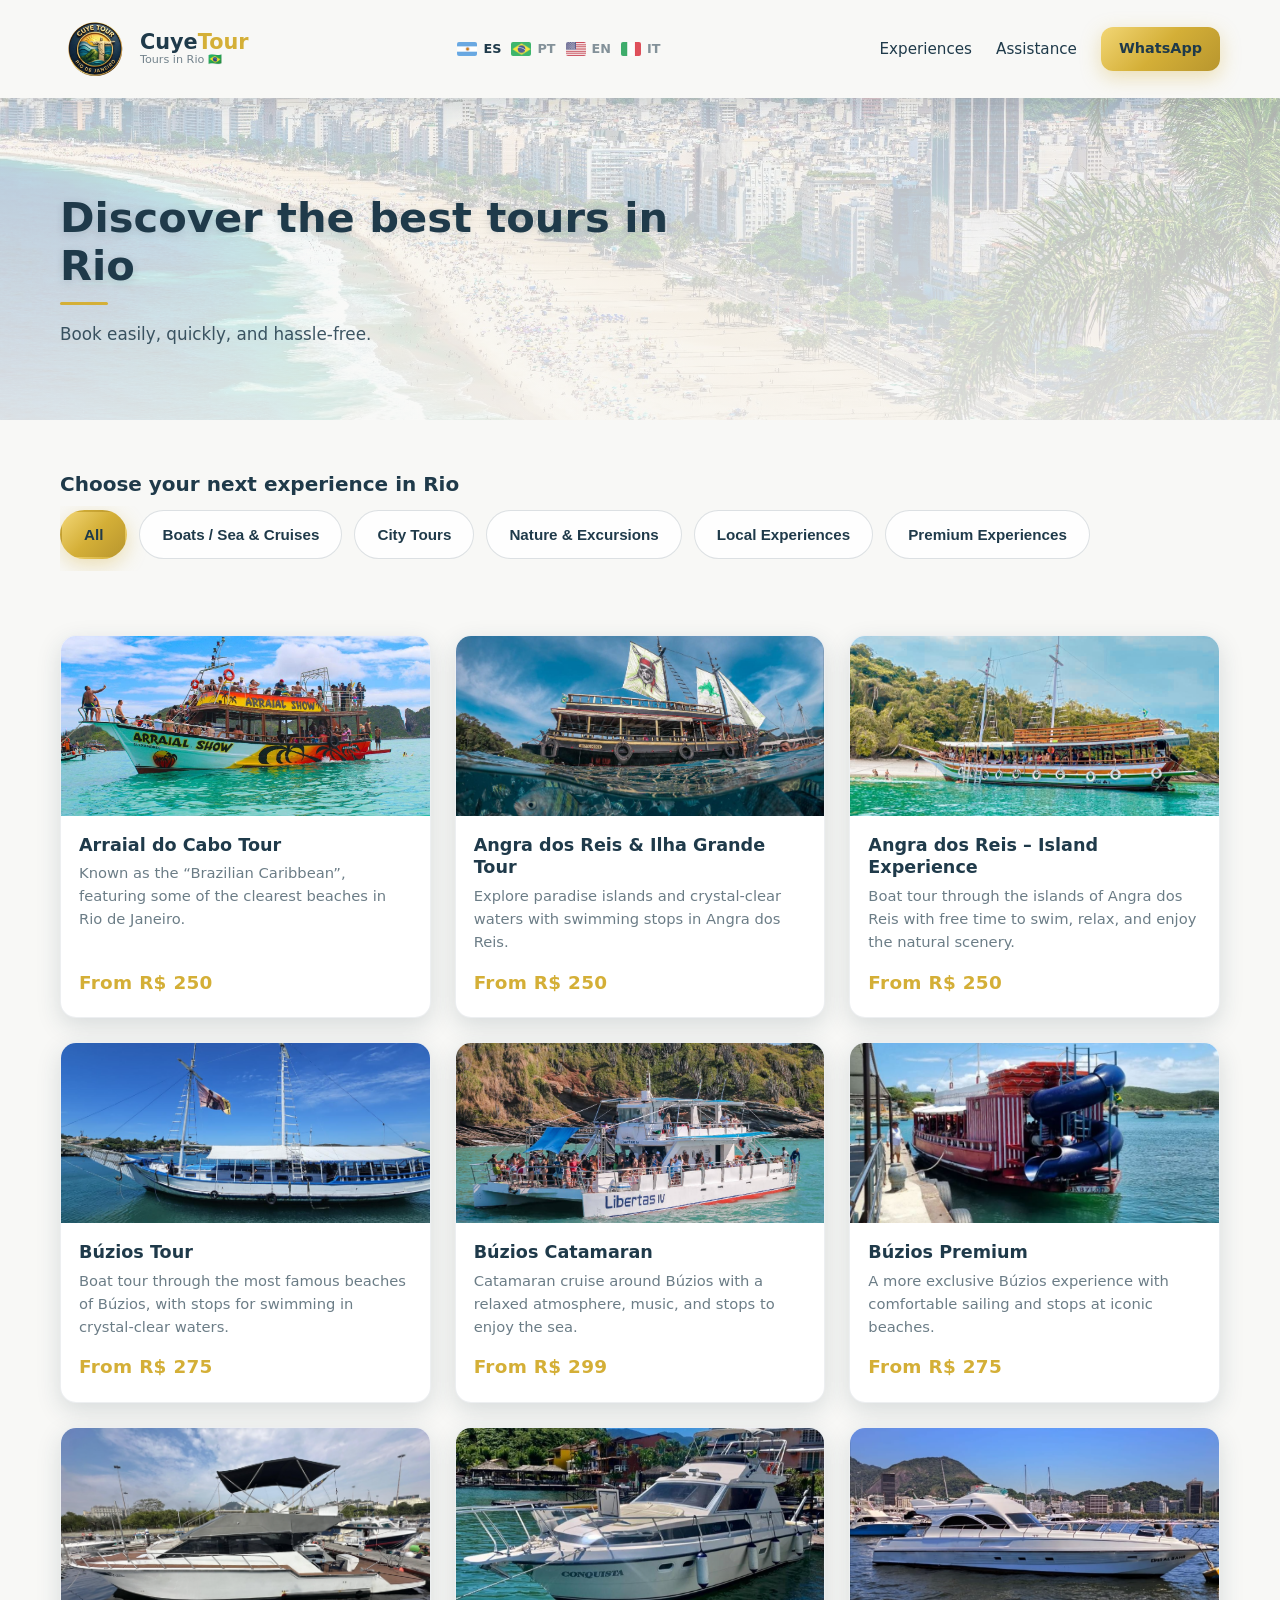
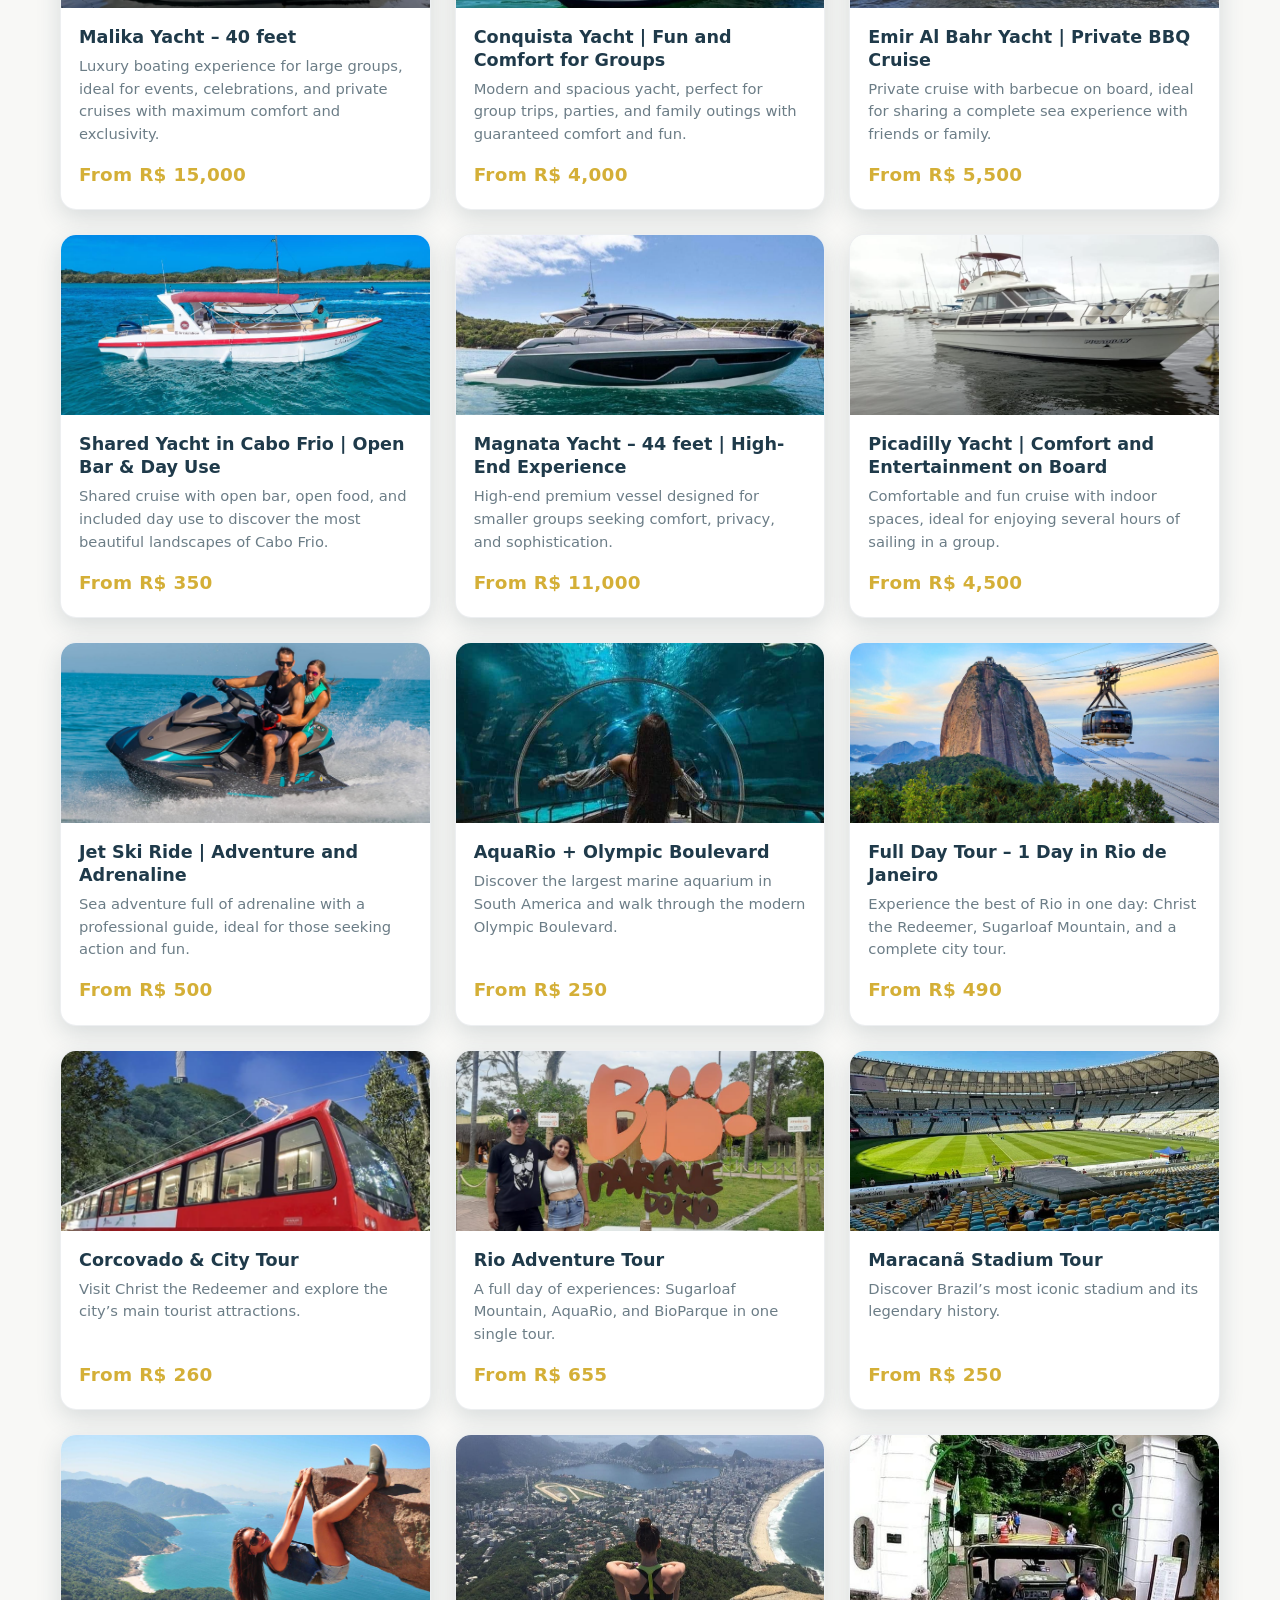
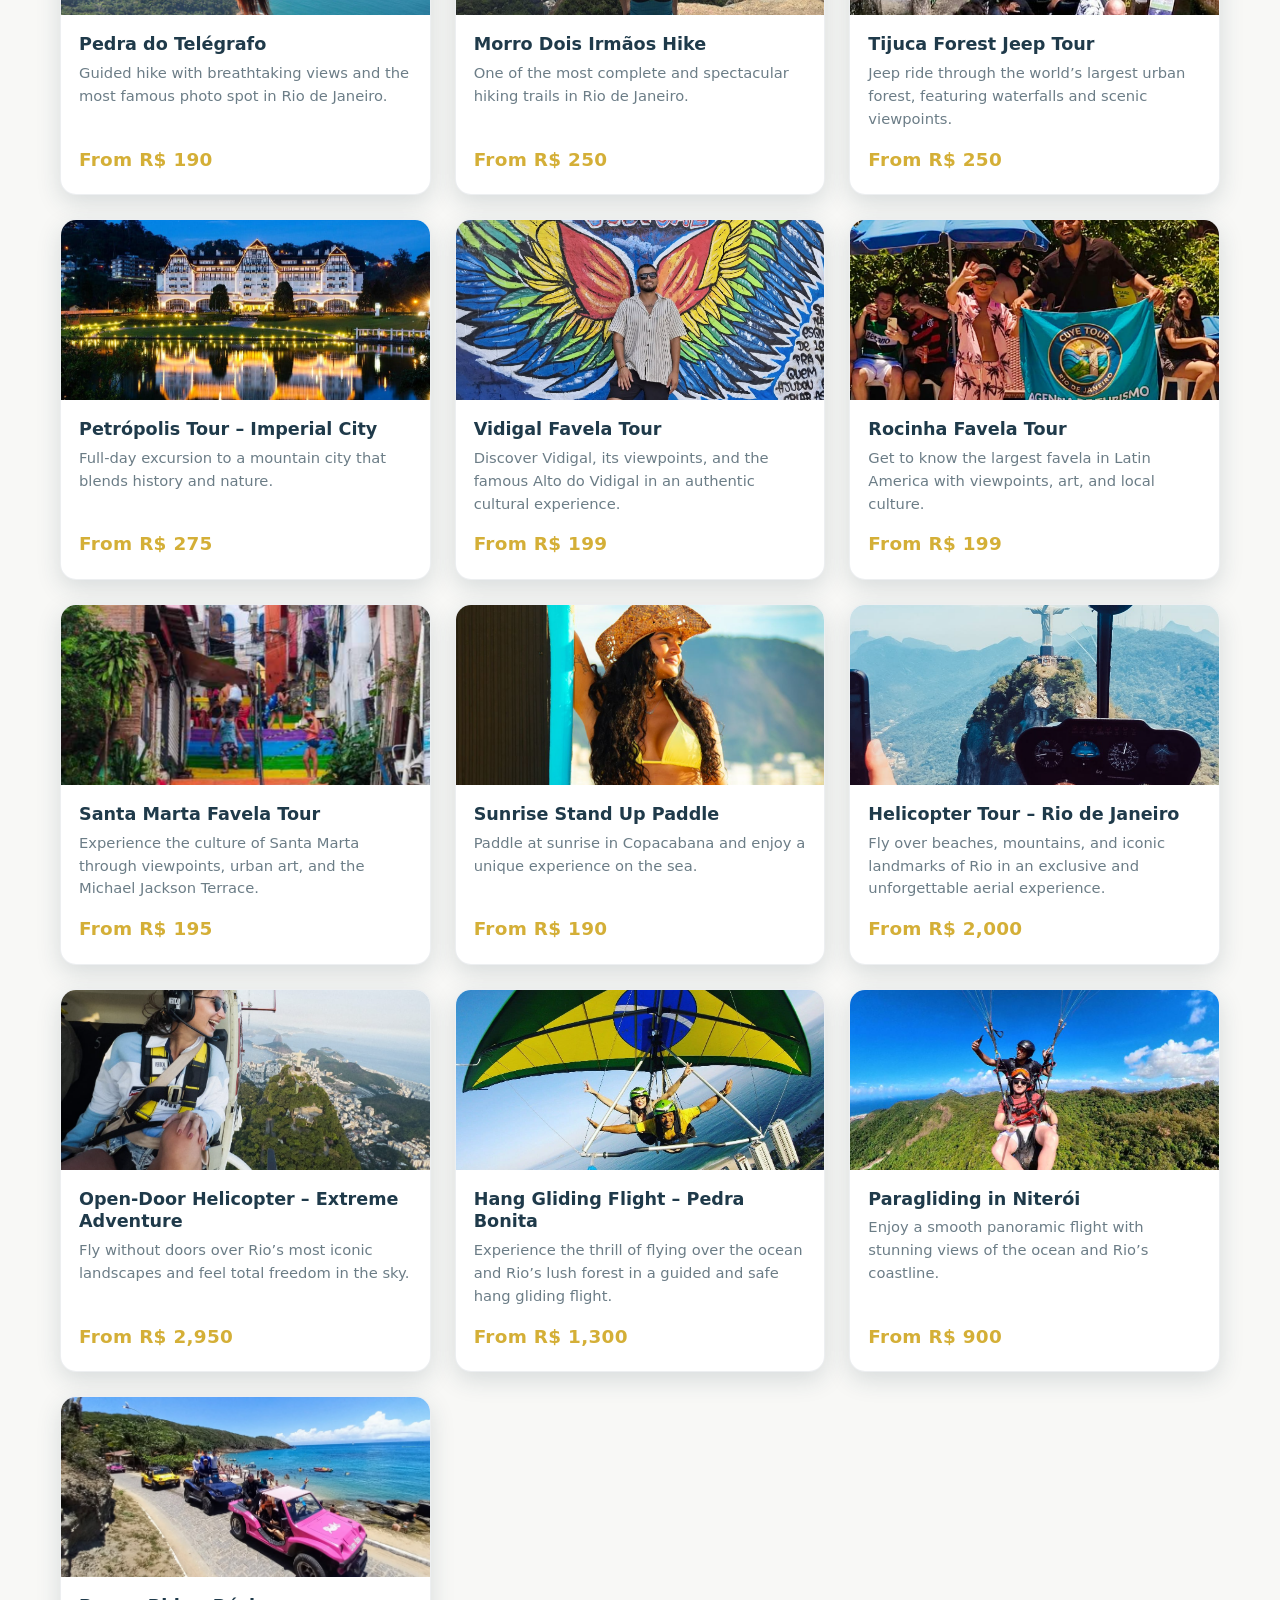
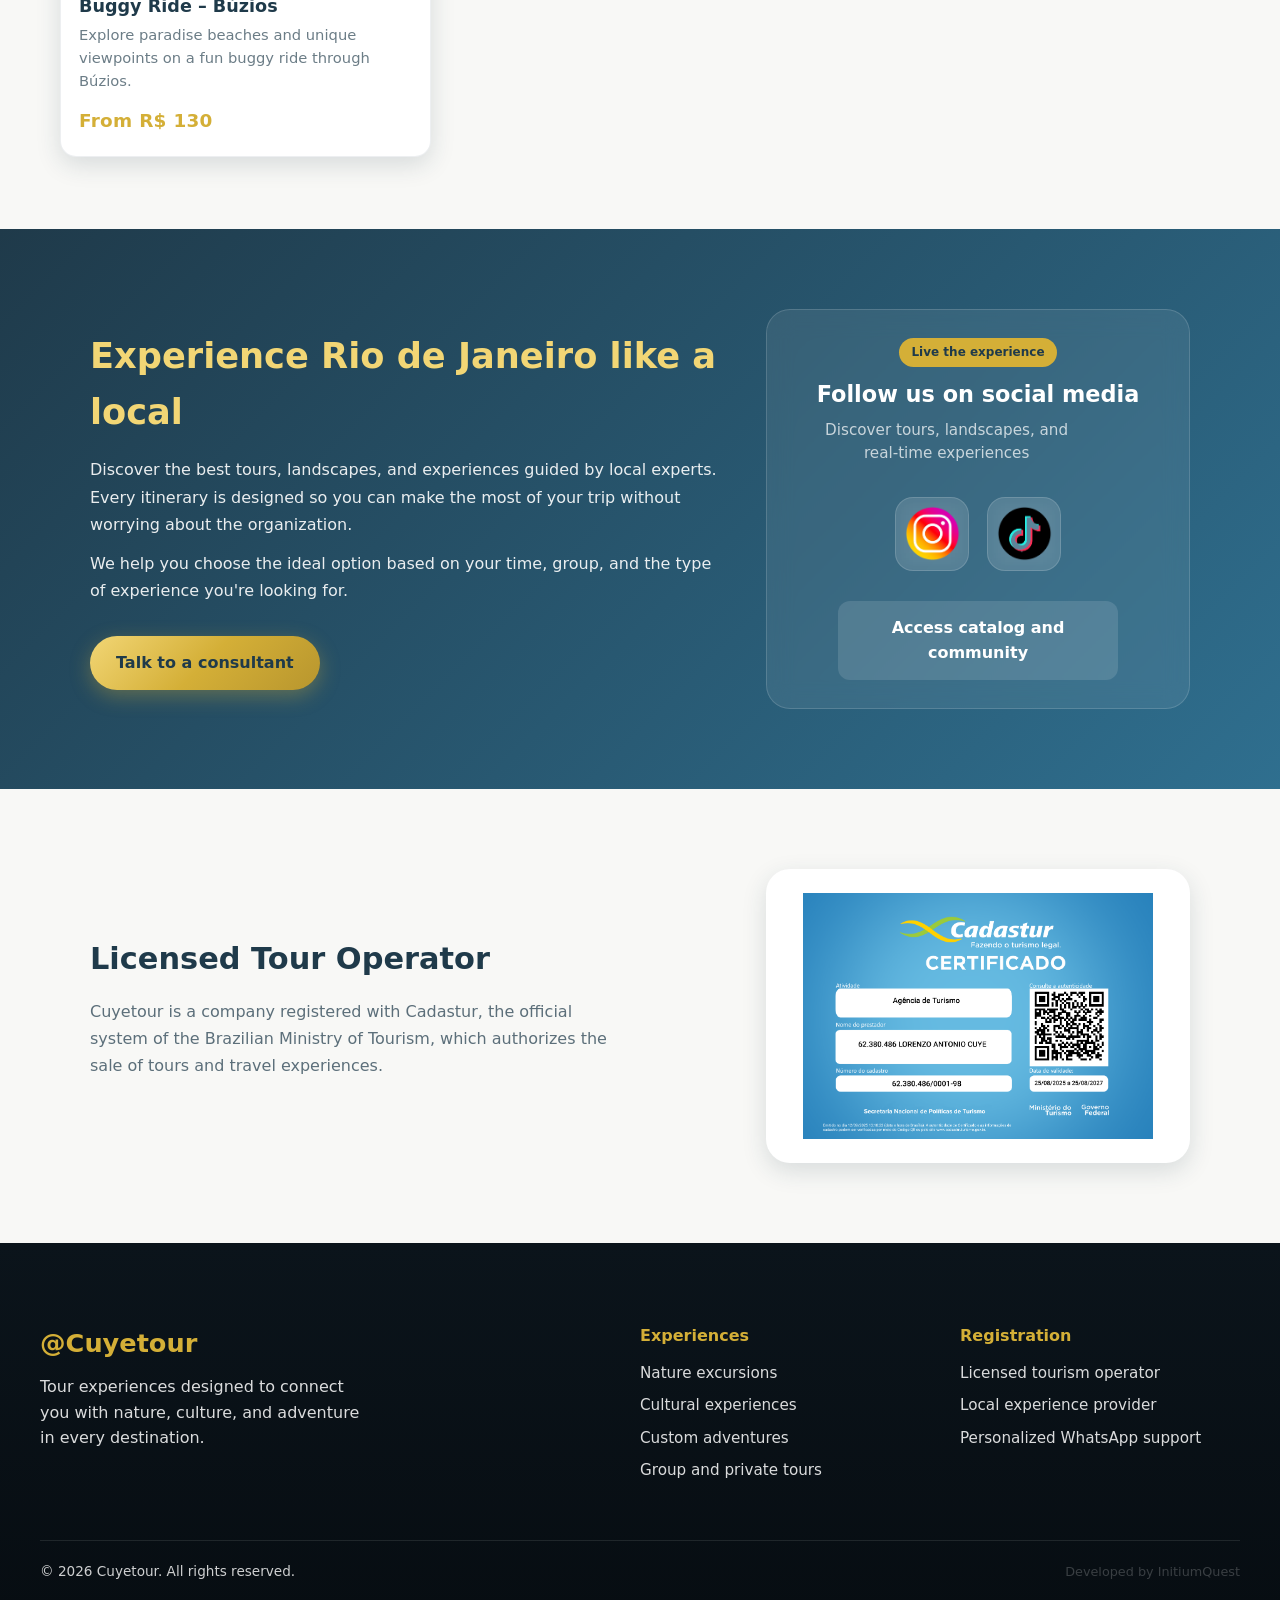
==== en/index.html @ d3657cfd "a" ====
<!DOCTYPE html>
<html lang="en">

<head>
    <meta charset="UTF-8">
    <meta name="viewport" content="width=device-width, initial-scale=1.0">
    <link rel="stylesheet" href="../styles.css">

    <title>Document</title>
</head>

<body>
    <header class="navbar">
        <div class="navbar__container">

            <!-- Logo / Brand -->
            <a href="/en/index.html" class="navbar__brand">

                <img src="../assets/img/logo.png" alt="TourGold logo" class="navbar__logo">

                <div class="navbar__brand-text">
                    <span class="navbar__title">
                        Cuye<span class="navbar__highlight">Tour</span>
                    </span>

                    <span class="navbar__tagline">
                        Tours in Rio 🇧🇷
                    </span>
                </div>

            </a>
            <div class="navbar__lang">
                <a href="../index.html" class="navbar__lang-item active">
                    <img src="../assets/img/flags/es.png" alt="Español" class="navbar__lang-flag">
                    ES
                </a>

                <a href="../pt/index.html" class="navbar__lang-item">
                    <img src="../assets/img/flags/pt.png" alt="Português" class="navbar__lang-flag">
                    PT
                </a>

                <a href="/./en/index.html" class="navbar__lang-item">
                    <img src="../assets/img/flags/en.png" alt="English" class="navbar__lang-flag">
                    EN
                </a>

                <a href="../it/index.html" class="navbar__lang-item">
                    <img src="../assets/img/flags/it.png" alt="Italiano" class="navbar__lang-flag">
                    IT
                </a>
            </div>



            <!-- Navigation links -->
            <nav class="navbar__nav" id="navbarNav">
                <a href="#experiencias" class="navbar__link">Experiences</a>
                <a href="#contacto" class="navbar__link">Assistance</a>

                <!-- CTA Desktop -->
                <a href="https://wa.me/559184251859" class="navbar__cta" target="_blank" rel="noopener">
                    WhatsApp
                </a>
            </nav>


            <!-- Hamburger -->
            <button class="navbar__toggle" id="navbarToggle" aria-label="Open menu">
                <span></span>
                <span></span>
                <span></span>
            </button>

        </div>
    </header>
    <div class="lang-mobile-bar">
        <button class="lang-mobile-toggle" id="langMobileToggle">
            🌐 Language
        </button>

        <div class="lang-mobile-menu" id="langMobileMenu">

            <a href="./index.html" class="lang-mobile-item">
                <img src="../assets/img/flags/es.png" alt="Español">
                Spanish
            </a>

            <a href="./pt/index.html" class="lang-mobile-item">
                <img src="../assets/img/flags/pt.png" alt="Português">
                Portuguese
            </a>

            <a href="/en/" class="lang-mobile-item">
                <img src="../assets/img/flags/en.png" alt="English">
                English
            </a>

            <a href="/it/" class="lang-mobile-item">
                <img src="../assets/img/flags/it.png" alt="Italiano">
                Italian
            </a>

        </div>
    </div>
    <main>
        <section class="hero">
            <div class="hero__container">

                <div class="hero__content">
                    <h1 class="hero__title">
                        Discover the best tours in Rio
                    </h1>

                    <p class="hero__subtitle">
                        Book easily, quickly, and hassle-free.
                    </p>
                </div>

            </div>
        </section>
        <section class="experience-selector" aria-label="Selector de experiencias" id="experiencias">
            <div class="experience-selector__container">

                <h2 class="experience-selector__title">
                    Choose your next experience in Rio
                </h2>
                <p class="experience-selector__hint">
                    Swipe to see more experiences →
                </p>

                <div class="experience-chips" role="tablist">

                    <button class="experience-chip is-active" data-category="all">
                        All
                    </button>

                    <button class="experience-chip" data-category="barcos" role="tab" aria-selected="false">
                        <span class="experience-chip__label">Boats / Sea & Cruises</span>
                    </button>

                    <button class="experience-chip" data-category="city-tours" role="tab" aria-selected="false">
                        <span class="experience-chip__label">City Tours</span>
                    </button>

                    <button class="experience-chip" data-category="naturaleza-excursiones" role="tab"
                        aria-selected="false">
                        <span class="experience-chip__label">Nature & Excursions</span>
                    </button>

                    <button class="experience-chip" data-category="experiencias-locales" role="tab"
                        aria-selected="false">
                        <span class="experience-chip__label">Local Experiences</span>
                    </button>

                    <button class="experience-chip" data-category="experiencias-premium" role="tab"
                        aria-selected="false">
                        <span class="experience-chip__label">Premium Experiences</span>
                    </button>

                </div>

            </div>
        </section>
        <section class="experiences" id="experiences-list">
            <div class="experiences__container">

                <div class="experiences__grid">

                    <!-- CARD -->
                    <article class="experience-card" data-id="arraial" data-category="barcos" tabindex="0">
                        <div class="experience-card__image">
                            <img src="../assets/img/barcos/arraial/arraial2.jpeg" alt="Exclusive beach day">
                        </div>

                        <div class="experience-card__content">
                            <h3 class="experience-card__title">
                                Arraial do Cabo Tour
                            </h3>

                            <p class="experience-card__text">
                                Known as the “Brazilian Caribbean”, featuring some of the clearest beaches in Rio de
                                Janeiro.
                            </p>

                            <span class="experience-card__price">
                                From R$ 250
                            </span>
                        </div>
                    </article>

                    <article class="experience-card" data-id="angradosreis" data-category="barcos" tabindex="0">
                        <div class="experience-card__image">
                            <img src="../assets/img/barcos/angra/angra1.png" alt="Exclusive beach day">
                        </div>

                        <div class="experience-card__content">
                            <h3 class="experience-card__title">
                                Angra dos Reis & Ilha Grande Tour
                            </h3>

                            <p class="experience-card__text">
                                Explore paradise islands and crystal-clear waters with swimming stops in Angra dos Reis.
                            </p>

                            <span class="experience-card__price">
                                From R$ 250
                            </span>
                        </div>
                    </article>

                    <article class="experience-card" data-id="angraexperiencias" data-category="barcos" tabindex="0">
                        <div class="experience-card__image">
                            <img src="../assets/img/barcos/angraexp/angraexp3.png" alt="Exclusive beach day">
                        </div>

                        <div class="experience-card__content">
                            <h3 class="experience-card__title">
                                Angra dos Reis – Island Experience
                            </h3>

                            <p class="experience-card__text">
                                Boat tour through the islands of Angra dos Reis with free time to swim, relax, and enjoy
                                the natural scenery.
                            </p>

                            <span class="experience-card__price">
                                From R$ 250
                            </span>
                        </div>
                    </article>
                    <article class="experience-card" data-id="buzios-clasico" data-category="barcos" tabindex="0">
                        <div class="experience-card__image">
                            <img src="../assets/img/barcos/buzios/buzios1.png" alt="Exclusive beach day">
                        </div>

                        <div class="experience-card__content">
                            <h3 class="experience-card__title">
                                Búzios Tour
                            </h3>

                            <p class="experience-card__text">
                                Boat tour through the most famous beaches of Búzios, with stops for swimming in
                                crystal-clear waters.
                            </p>

                            <span class="experience-card__price">
                                From R$ 275
                            </span>
                        </div>
                    </article>

                    <article class="experience-card" data-id="buzios-catamaran" data-category="barcos" tabindex="0">
                        <div class="experience-card__image">
                            <img src="../assets/img/barcos/buzioscatamaran/buzioscat2.png" alt="Exclusive beach day">
                        </div>

                        <div class="experience-card__content">
                            <h3 class="experience-card__title">
                                Búzios Catamaran
                            </h3>

                            <p class="experience-card__text">
                                Catamaran cruise around Búzios with a relaxed atmosphere, music, and stops to enjoy the
                                sea.
                            </p>

                            <span class="experience-card__price">
                                From R$ 299
                            </span>
                        </div>
                    </article>

                    <article class="experience-card" data-id="buzios-premium" data-category="barcos" tabindex="0">
                        <div class="experience-card__image">
                            <img src="../assets/img/barcos/buziospremium/premium1.png" alt="Exclusive beach day">
                        </div>

                        <div class="experience-card__content">
                            <h3 class="experience-card__title">
                                Búzios Premium
                            </h3>

                            <p class="experience-card__text">
                                A more exclusive Búzios experience with comfortable sailing and stops at iconic beaches.
                            </p>

                            <span class="experience-card__price">
                                From R$ 275
                            </span>
                        </div>
                    </article>
                    <article class="experience-card" data-id="lancha-malika-40" data-category="barcos" tabindex="0">
                        <div class="experience-card__image">
                            <img src="../assets/img/barcos/malika/malika1.png" alt="Malika yacht – 40 feet">
                        </div>

                        <div class="experience-card__content">
                            <h3 class="experience-card__title">
                                Malika Yacht – 40 feet
                            </h3>

                            <p class="experience-card__text">
                                Luxury boating experience for large groups, ideal for events, celebrations, and private
                                cruises with maximum comfort and exclusivity.
                            </p>

                            <span class="experience-card__price">
                                From R$ 15,000
                            </span>
                        </div>
                    </article>

                    <article class="experience-card" data-id="lancha-conquista" data-category="barcos" tabindex="0">
                        <div class="experience-card__image">
                            <img src="../assets/img/barcos/conquista/conquista1.png" alt="Exclusive beach day">
                        </div>

                        <div class="experience-card__content">
                            <h3 class="experience-card__title">
                                Conquista Yacht | Fun and Comfort for Groups
                            </h3>

                            <p class="experience-card__text">
                                Modern and spacious yacht, perfect for group trips, parties, and family outings with
                                guaranteed comfort and fun.
                            </p>

                            <span class="experience-card__price">
                                From R$ 4,000
                            </span>
                        </div>
                    </article>

                    <article class="experience-card" data-id="lancha-emir-al-bahr" data-category="barcos" tabindex="0">
                        <div class="experience-card__image">
                            <img src="../assets/img/barcos/emir/emir1.png" alt="Exclusive beach day">
                        </div>

                        <div class="experience-card__content">
                            <h3 class="experience-card__title">
                                Emir Al Bahr Yacht | Private BBQ Cruise
                            </h3>

                            <p class="experience-card__text">
                                Private cruise with barbecue on board, ideal for sharing a complete sea experience with
                                friends or family.
                            </p>

                            <span class="experience-card__price">
                                From R$ 5,500
                            </span>
                        </div>
                    </article>
                    <article class="experience-card" data-id="lancha-compartida-cabo-frio" data-category="barcos"
                        tabindex="0">
                        <div class="experience-card__image">
                            <img src="../assets/img/barcos/cabofrio/cabo1.png" alt="Exclusive beach day">
                        </div>

                        <div class="experience-card__content">
                            <h3 class="experience-card__title">
                                Shared Yacht in Cabo Frio | Open Bar & Day Use
                            </h3>

                            <p class="experience-card__text">
                                Shared cruise with open bar, open food, and included day use to discover the most
                                beautiful landscapes of Cabo Frio.
                            </p>

                            <span class="experience-card__price">
                                From R$ 350
                            </span>
                        </div>
                    </article>

                    <article class="experience-card" data-id="lancha-magnata" data-category="barcos" tabindex="0">
                        <div class="experience-card__image">
                            <img src="../assets/img/barcos/magnata/magnata1.png" alt="Exclusive beach day">
                        </div>

                        <div class="experience-card__content">
                            <h3 class="experience-card__title">
                                Magnata Yacht – 44 feet | High-End Experience
                            </h3>

                            <p class="experience-card__text">
                                High-end premium vessel designed for smaller groups seeking comfort, privacy, and
                                sophistication.
                            </p>

                            <span class="experience-card__price">
                                From R$ 11,000
                            </span>
                        </div>
                    </article>

                    <article class="experience-card" data-id="lancha-picadilly" data-category="barcos" tabindex="0">
                        <div class="experience-card__image">
                            <img src="../assets/img/barcos/picadilly/pica1.png" alt="Exclusive beach day">
                        </div>

                        <div class="experience-card__content">
                            <h3 class="experience-card__title">
                                Picadilly Yacht | Comfort and Entertainment on Board
                            </h3>

                            <p class="experience-card__text">
                                Comfortable and fun cruise with indoor spaces, ideal for enjoying several hours of
                                sailing in a group.
                            </p>

                            <span class="experience-card__price">
                                From R$ 4,500
                            </span>
                        </div>
                    </article>
                    <article class="experience-card" data-id="jet-ski" data-category="barcos" tabindex="0">
                        <div class="experience-card__image">
                            <img src="../assets/img/barcos/jetsky/jet1.png" alt="Exclusive beach day">
                        </div>

                        <div class="experience-card__content">
                            <h3 class="experience-card__title">
                                Jet Ski Ride | Adventure and Adrenaline
                            </h3>

                            <p class="experience-card__text">
                                Sea adventure full of adrenaline with a professional guide, ideal for those seeking
                                action and fun.
                            </p>

                            <span class="experience-card__price">
                                From R$ 500
                            </span>
                        </div>
                    </article>

                    <article class="experience-card" data-id="acuario-boulevard" data-category="city-tours"
                        tabindex="0">
                        <div class="experience-card__image">
                            <img src="../assets/img/tours/acuario/acua1.png" alt="Exclusive beach day">
                        </div>

                        <div class="experience-card__content">
                            <h3 class="experience-card__title">
                                AquaRio + Olympic Boulevard
                            </h3>

                            <p class="experience-card__text">
                                Discover the largest marine aquarium in South America and walk through the modern
                                Olympic Boulevard.
                            </p>

                            <span class="experience-card__price">
                                From R$ 250
                            </span>
                        </div>
                    </article>

                    <article class="experience-card" data-id="1-dia-en-rio" data-category="city-tours" tabindex="0">
                        <div class="experience-card__image">
                            <img src="../assets/img/tours/diario/dia1.png" alt="Exclusive beach day">
                        </div>

                        <div class="experience-card__content">
                            <h3 class="experience-card__title">
                                Full Day Tour – 1 Day in Rio de Janeiro
                            </h3>

                            <p class="experience-card__text">
                                Experience the best of Rio in one day: Christ the Redeemer, Sugarloaf Mountain, and a
                                complete city tour.
                            </p>

                            <span class="experience-card__price">
                                From R$ 490
                            </span>
                        </div>
                    </article>
                    <article class="experience-card" data-id="corcovado-city" data-category="city-tours" tabindex="0">
                        <div class="experience-card__image">
                            <img src="../assets/img/tours/corcovado/corco1.png" alt="Exclusive beach day">
                        </div>

                        <div class="experience-card__content">
                            <h3 class="experience-card__title">
                                Corcovado & City Tour
                            </h3>

                            <p class="experience-card__text">
                                Visit Christ the Redeemer and explore the city’s main tourist attractions.
                            </p>

                            <span class="experience-card__price">
                                From R$ 260
                            </span>
                        </div>
                    </article>

                    <article class="experience-card" data-id="rio-aventura" data-category="city-tours" tabindex="0">
                        <div class="experience-card__image">
                            <img src="../assets/img/tours/rioaventura/aven1.png" alt="Exclusive beach day">
                        </div>

                        <div class="experience-card__content">
                            <h3 class="experience-card__title">
                                Rio Adventure Tour
                            </h3>

                            <p class="experience-card__text">
                                A full day of experiences: Sugarloaf Mountain, AquaRio, and BioParque in one single
                                tour.
                            </p>

                            <span class="experience-card__price">
                                From R$ 655
                            </span>
                        </div>
                    </article>

                    <article class="experience-card" data-id="maracana" data-category="city-tours" tabindex="0">
                        <div class="experience-card__image">
                            <img src="../assets/img/tours/maracana/mara2.png" alt="Exclusive beach day">
                        </div>

                        <div class="experience-card__content">
                            <h3 class="experience-card__title">
                                Maracanã Stadium Tour
                            </h3>

                            <p class="experience-card__text">
                                Discover Brazil’s most iconic stadium and its legendary history.
                            </p>

                            <span class="experience-card__price">
                                From R$ 250
                            </span>
                        </div>
                    </article>
                    <article class="experience-card" data-id="pedra-do-telegrafo" data-category="naturaleza-excursiones"
                        tabindex="0">
                        <div class="experience-card__image">
                            <img src="../assets/img/naturaleza/telegrafo/tele2.png" alt="Exclusive beach day">
                        </div>

                        <div class="experience-card__content">
                            <h3 class="experience-card__title">
                                Pedra do Telégrafo
                            </h3>

                            <p class="experience-card__text">
                                Guided hike with breathtaking views and the most famous photo spot in Rio de Janeiro.
                            </p>

                            <span class="experience-card__price">
                                From R$ 190
                            </span>
                        </div>
                    </article>

                    <article class="experience-card" data-id="morro-dois-irmaos" data-category="naturaleza-excursiones"
                        tabindex="0">
                        <div class="experience-card__image">
                            <img src="../assets/img/naturaleza/doisirmaos/dos1.png" alt="Exclusive beach day">
                        </div>

                        <div class="experience-card__content">
                            <h3 class="experience-card__title">
                                Morro Dois Irmãos Hike
                            </h3>

                            <p class="experience-card__text">
                                One of the most complete and spectacular hiking trails in Rio de Janeiro.
                            </p>

                            <span class="experience-card__price">
                                From R$ 250
                            </span>
                        </div>
                    </article>

                    <article class="experience-card" data-id="floresta-tijuca-jeep"
                        data-category="naturaleza-excursiones" tabindex="0">
                        <div class="experience-card__image">
                            <img src="../assets/img/naturaleza/tiujca/yuca1.png" alt="Exclusive beach day">
                        </div>

                        <div class="experience-card__content">
                            <h3 class="experience-card__title">
                                Tijuca Forest Jeep Tour
                            </h3>

                            <p class="experience-card__text">
                                Jeep ride through the world’s largest urban forest, featuring waterfalls and scenic
                                viewpoints.
                            </p>

                            <span class="experience-card__price">
                                From R$ 250
                            </span>
                        </div>
                    </article>
                    <article class="experience-card" data-id="petropolis" data-category="naturaleza-excursiones"
                        tabindex="0">
                        <div class="experience-card__image">
                            <img src="../assets/img/naturaleza/petropolis/pet1.png" alt="Exclusive beach day">
                        </div>

                        <div class="experience-card__content">
                            <h3 class="experience-card__title">
                                Petrópolis Tour – Imperial City
                            </h3>

                            <p class="experience-card__text">
                                Full-day excursion to a mountain city that blends history and nature.
                            </p>

                            <span class="experience-card__price">
                                From R$ 275
                            </span>
                        </div>
                    </article>

                    <article class="experience-card" data-id="favela-vidigal" data-category="experiencias-locales"
                        tabindex="0">
                        <div class="experience-card__image">
                            <img src="../assets/img/experiencias/vidigal/vidi1.png" alt="Exclusive beach day">
                        </div>

                        <div class="experience-card__content">
                            <h3 class="experience-card__title">
                                Vidigal Favela Tour
                            </h3>

                            <p class="experience-card__text">
                                Discover Vidigal, its viewpoints, and the famous Alto do Vidigal in an authentic
                                cultural experience.
                            </p>

                            <span class="experience-card__price">
                                From R$ 199
                            </span>
                        </div>
                    </article>

                    <article class="experience-card" data-id="favela-rocinha" data-category="experiencias-locales"
                        tabindex="0">
                        <div class="experience-card__image">
                            <img src="../assets/img/experiencias/rocina/roci1.png" alt="Exclusive beach day">
                        </div>

                        <div class="experience-card__content">
                            <h3 class="experience-card__title">
                                Rocinha Favela Tour
                            </h3>

                            <p class="experience-card__text">
                                Get to know the largest favela in Latin America with viewpoints, art, and local culture.
                            </p>

                            <span class="experience-card__price">
                                From R$ 199
                            </span>
                        </div>
                    </article>
                    <article class="experience-card" data-id="favela-santa-marta" data-category="experiencias-locales"
                        tabindex="0">
                        <div class="experience-card__image">
                            <img src="../assets/img/experiencias/donamarta/dona2.png" alt="Exclusive beach day">
                        </div>

                        <div class="experience-card__content">
                            <h3 class="experience-card__title">
                                Santa Marta Favela Tour
                            </h3>

                            <p class="experience-card__text">
                                Experience the culture of Santa Marta through viewpoints, urban art, and the Michael
                                Jackson Terrace.
                            </p>

                            <span class="experience-card__price">
                                From R$ 195
                            </span>
                        </div>
                    </article>

                    <article class="experience-card" data-id="stand-up-amanecer" data-category="experiencias-locales"
                        tabindex="0">
                        <div class="experience-card__image">
                            <img src="../assets/img/experiencias/standup/standup1.jpeg" alt="Exclusive beach day">
                        </div>

                        <div class="experience-card__content">
                            <h3 class="experience-card__title">
                                Sunrise Stand Up Paddle
                            </h3>

                            <p class="experience-card__text">
                                Paddle at sunrise in Copacabana and enjoy a unique experience on the sea.
                            </p>

                            <span class="experience-card__price">
                                From R$ 190
                            </span>
                        </div>
                    </article>

                    <article class="experience-card" data-id="helicoptero-rio" data-category="experiencias-premium"
                        tabindex="0">
                        <div class="experience-card__image">
                            <img src="../assets/img/experienciaspremium/tourhelicoptero/heli1.png"
                                alt="Exclusive beach day">
                        </div>

                        <div class="experience-card__content">
                            <h3 class="experience-card__title">
                                Helicopter Tour – Rio de Janeiro
                            </h3>

                            <p class="experience-card__text">
                                Fly over beaches, mountains, and iconic landmarks of Rio in an exclusive and
                                unforgettable aerial experience.
                            </p>

                            <span class="experience-card__price">
                                From R$ 2,000
                            </span>
                        </div>
                    </article>
                    <article class="experience-card" data-id="helicoptero-sin-puertas"
                        data-category="experiencias-premium" tabindex="0">
                        <div class="experience-card__image">
                            <img src="../assets/img/experienciaspremium/helisin/helisin4.png" alt="Exclusive beach day">
                        </div>

                        <div class="experience-card__content">
                            <h3 class="experience-card__title">
                                Open-Door Helicopter – Extreme Adventure
                            </h3>

                            <p class="experience-card__text">
                                Fly without doors over Rio’s most iconic landscapes and feel total freedom in the sky.
                            </p>

                            <span class="experience-card__price">
                                From R$ 2,950
                            </span>
                        </div>
                    </article>

                    <article class="experience-card" data-id="ala-delta-pedra-bonita"
                        data-category="experiencias-premium" tabindex="0">
                        <div class="experience-card__image">
                            <img src="../assets/img/experienciaspremium/aladelta/ala1.png" alt="Exclusive beach day">
                        </div>

                        <div class="experience-card__content">
                            <h3 class="experience-card__title">
                                Hang Gliding Flight – Pedra Bonita
                            </h3>

                            <p class="experience-card__text">
                                Experience the thrill of flying over the ocean and Rio’s lush forest in a guided and
                                safe hang gliding flight.
                            </p>

                            <span class="experience-card__price">
                                From R$ 1,300
                            </span>
                        </div>
                    </article>

                    <article class="experience-card" data-id="parapente-niteroi" data-category="experiencias-premium"
                        tabindex="0">
                        <div class="experience-card__image">
                            <img src="../assets/img/experienciaspremium/parapente/para1.png" alt="Exclusive beach day">
                        </div>

                        <div class="experience-card__content">
                            <h3 class="experience-card__title">
                                Paragliding in Niterói
                            </h3>

                            <p class="experience-card__text">
                                Enjoy a smooth panoramic flight with stunning views of the ocean and Rio’s coastline.
                            </p>

                            <span class="experience-card__price">
                                From R$ 900
                            </span>
                        </div>
                    </article>
                    <article class="experience-card" data-id="buggy-buzios" data-category="experiencias-premium"
                        tabindex="0">
                        <div class="experience-card__image">
                            <img src="../assets/img/experienciaspremium/buggy/buggy1.png" alt="Exclusive beach day">
                        </div>

                        <div class="experience-card__content">
                            <h3 class="experience-card__title">
                                Buggy Ride – Búzios
                            </h3>

                            <p class="experience-card__text">
                                Explore paradise beaches and unique viewpoints on a fun buggy ride through Búzios.
                            </p>

                            <span class="experience-card__price">
                                From R$ 130
                            </span>
                        </div>
                    </article>


                </div>

            </div>
        </section>
        <section class="experience-detail is-hidden" id="experience-detail">

            <div class="experience-detail__container">

                <button class="experience-detail__back" id="detail-back">
                    ← Back
                </button>

                <div class="experience-detail__gallery" id="detail-gallery"></div>

                <div class="experience-detail__content">
                    <h2 id="detail-title"></h2>
                    <p class="experience-detail__price" id="detail-price"></p>
                    <p class="experience-detail__description" id="detail-description"></p>

                    <ul class="experience-detail__features" id="detail-features"></ul>

                    <a id="detail-cta" class="experience-detail__cta" target="_blank">
                        Chat on WhatsApp
                    </a>
                </div>

            </div>
        </section>
        <section class="contact" id="contacto">
            <div class="contact__container">

                <!-- Emotional side -->
                <div class="contact__content">

                    <h2 class="contact__title">
                        Experience Rio de Janeiro like a local
                    </h2>

                    <p class="contact__text">
                        Discover the best tours, landscapes, and experiences guided by local experts.
                        Every itinerary is designed so you can make the most of your trip without worrying about the
                        organization.
                    </p>

                    <p class="contact__text">
                        We help you choose the ideal option based on your time, group, and the type of experience you're
                        looking for.
                    </p>

                    <a class="contact__cta" href="https://wa.me/559184251859" target="_blank">
                        Talk to a consultant
                    </a>

                </div>
                <!-- Social media card -->
                <div class="contact__card">

                    <div class="contact__card-header">
                        <span class="contact__badge">Live the experience</span>
                        <h3 class="contact__name">Follow us on social media</h3>
                        <p class="contact__role">
                            Discover tours, landscapes, and real-time experiences
                        </p>
                    </div>

                    <div class="contact__socials">

                        <a href="https://www.instagram.com/cuyetour/" class="social-icon instagram" target="_blank">
                            <img src="../assets/logos/three-dimensional-instagram-icon-social-software-likes_494359_wh1200-removebg-preview.png"
                                alt="Instagram">
                        </a>

                        <a href="https://tiktok.com" class="social-icon tiktok" target="_blank">
                            <img src="../assets/logos/tiktok-icon-free-png-removebg-preview.png" alt="TikTok">
                        </a>

                    </div>

                    <a href="https://linktr.ee/cuye" class="contact__linktree" target="_blank">
                        Access catalog and community
                    </a>

                </div>

            </div>
        </section>
        <section class="cadastur">
            <div class="cadastur__container">

                <div class="cadastur__content">
                    <h2 class="cadastur__title">
                        Licensed Tour Operator
                    </h2>

                    <p class="cadastur__text">
                        Cuyetour is a company registered with Cadastur, the official system of the Brazilian Ministry of
                        Tourism, which authorizes the sale of tours and travel experiences.
                    </p>
                </div>

                <div class="cadastur__card">
                    <img src="../assets/cadastur.png" alt="Cadastur registration – Brazilian Ministry of Tourism">
                </div>

            </div>
        </section>
        <footer class="footer">

            <div class="footer__container">

                <!-- BRAND -->
                <div class="footer__brand">
                    <h3 class="footer__logo">@Cuyetour</h3>
                    <p class="footer__text">
                        Tour experiences designed to connect you with nature,
                        culture, and adventure in every destination.
                    </p>
                </div>

                <!-- INFO -->
                <div class="footer__info">
                    <h4>Experiences</h4>
                    <ul>
                        <li>Nature excursions</li>
                        <li>Cultural experiences</li>
                        <li>Custom adventures</li>
                        <li>Group and private tours</li>
                    </ul>
                </div>

                <!-- CATASTRO -->
                <div class="footer__legal">
                    <h4>Registration</h4>
                    <ul>
                        <li>Licensed tourism operator</li>
                        <li>Local experience provider</li>
                        <li>Personalized WhatsApp support</li>
                    </ul>
                </div>

            </div>

            <!-- BOTTOM -->
            <div class="footer__bottom">
                <p>© 2026 Cuyetour. All rights reserved.</p>

                <a href="https://initiumq.com" class="footer__credit">
                    Developed by InitiumQuest
                </a>
            </div>

        </footer>
    </main>
    <script>
        const langMobileToggle = document.getElementById("langMobileToggle");
        const langMobileMenu = document.getElementById("langMobileMenu");

        langMobileToggle.addEventListener("click", () => {
            langMobileMenu.classList.toggle("active");
        });
    </script>
    <script>
        const LANG = "en";
        const BASE_PATH = LANG === "es" ? "" : `/${LANG}`;
    </script>
    <script src="../data/experiencies.js"></script>

    <script>
        const navbarToggle = document.getElementById("navbarToggle");
        const navbarNav = document.getElementById("navbarNav");

        navbarToggle.addEventListener("click", () => {
            navbarNav.classList.toggle("active");
            navbarToggle.classList.toggle("active");
        });

        // Cerrar menú al hacer click en un link (mobile UX)
        navbarNav.addEventListener("click", (e) => {
            if (e.target.classList.contains("navbar__link")) {
                navbarNav.classList.remove("active");
                navbarToggle.classList.remove("active");
            }
        });
    </script>
    <script>
        document.addEventListener("DOMContentLoaded", () => {
            const chips = document.querySelector(".experience-chips");
            if (!chips || window.innerWidth >= 768) return;

            let hasNudged = false;

            const observer = new IntersectionObserver(
                ([entry]) => {
                    if (entry.isIntersecting && !hasNudged) {
                        hasNudged = true;

                        chips.scrollBy({ left: 60, behavior: "smooth" });

                        setTimeout(() => {
                            chips.scrollBy({ left: -60, behavior: "smooth" });
                        }, 500);
                    }
                },
                { threshold: 0.6 }
            );

            observer.observe(chips);
        });
    </script>





    <script>
        /* ============================
           MULTIIDIOMA HELPER
        ============================ */
        function t(obj) {
            return obj?.[LANG] || obj?.es || "";
        }

        /* ============================
           SELECTORES BASE
        ============================ */
        const chips = document.querySelectorAll(".experience-chip");
        const cards = document.querySelectorAll(".experience-card");

        const experiencesSection = document.querySelector(".experiences");
        const detailSection = document.getElementById("experience-detail");
        const backButton = document.getElementById("detail-back");

        history.replaceState({ view: "grid" }, "", location.pathname);

        /* ============================
           FILTRADO POR CATEGORÍA
        ============================ */
        chips.forEach(chip => {
            chip.addEventListener("click", () => {
                const category = chip.dataset.category;

                detailSection.classList.add("is-hidden");
                experiencesSection.classList.remove("is-hidden");

                history.replaceState({ view: "grid" }, "", location.pathname);

                chips.forEach(c => c.classList.remove("is-active"));
                chip.classList.add("is-active");

                cards.forEach(card => {
                    if (category === "all" || card.dataset.category === category) {
                        card.classList.remove("is-hidden");
                    } else {
                        card.classList.add("is-hidden");
                    }
                });
            });
        });

        /* ============================
           RENDER DETALLE
        ============================ */
        function renderExperienceDetail(experience) {
            if (!experience) return;

            document.getElementById("detail-title").textContent = t(experience.titulo);
            document.getElementById("detail-price").textContent = t(experience.precio);
            document.getElementById("detail-description").textContent = t(experience.descripcion);

            document.getElementById("detail-cta").href =
                `https://wa.me/559184251859?text=${encodeURIComponent(
                    t({
                        es: `Hola! Quiero info sobre ${t(experience.titulo)}`,
                        pt: `Olá! Quero informações sobre ${t(experience.titulo)}`,
                        en: `Hello! I want information about ${t(experience.titulo)}`,
                        it: `Ciao! Vorrei informazioni su ${t(experience.titulo)}`
                    })
                )}`;

            /* ============================
   GALERÍA
============================ */
            const gallery = document.getElementById("detail-gallery");
            gallery.innerHTML = "";

            if (experience.imagenes?.length) {
                const track = document.createElement("div");
                track.className = "gallery-track";

                experience.imagenes.forEach(src => {
                    const img = document.createElement("img");
                    img.src = `${BASE_PATH}/${src.replace("./", "")}`;
                    img.alt = t(experience.titulo) || "experience";
                    track.appendChild(img);
                });

                gallery.appendChild(track);

                if (experience.imagenes.length > 1) {
                    let index = 0;

                    const dotsContainer = document.createElement("div");
                    dotsContainer.className = "gallery-dots";
                    const dots = [];

                    experience.imagenes.forEach((_, i) => {
                        const dot = document.createElement("span");
                        if (i === 0) dot.classList.add("active");
                        dots.push(dot);
                        dotsContainer.appendChild(dot);
                    });

                    gallery.appendChild(dotsContainer);

                    const prev = document.createElement("button");
                    prev.className = "gallery-btn prev";
                    prev.innerHTML = "‹";

                    const next = document.createElement("button");
                    next.className = "gallery-btn next";
                    next.innerHTML = "›";

                    gallery.appendChild(prev);
                    gallery.appendChild(next);

                    function updateSlider() {
                        track.style.transform = `translateX(-${index * 100}%)`;
                        dots.forEach((dot, i) =>
                            dot.classList.toggle("active", i === index)
                        );
                    }

                    prev.addEventListener("click", e => {
                        e.stopPropagation();
                        if (index > 0) index--;
                        updateSlider();
                    });

                    next.addEventListener("click", e => {
                        e.stopPropagation();
                        if (index < experience.imagenes.length - 1) index++;
                        updateSlider();
                    });

                    /* ============================
                       SWIPE FIX iOS ESTABLE
                    ============================ */
                    let startX = 0;
                    let endX = 0;
                    let isSwiping = false;

                    gallery.addEventListener("touchstart", (e) => {
                        startX = e.touches[0].clientX;
                        endX = startX;
                        isSwiping = true;
                    }, { passive: true });

                    gallery.addEventListener("touchmove", (e) => {
                        if (!isSwiping) return;
                        endX = e.touches[0].clientX;
                    }, { passive: true });

                    gallery.addEventListener("touchend", () => {
                        if (!isSwiping) return;
                        isSwiping = false;

                        const diff = startX - endX;

                        if (Math.abs(diff) < 40) return;

                        if (diff > 0 && index < experience.imagenes.length - 1) {
                            index++;
                        }

                        if (diff < 0 && index > 0) {
                            index--;
                        }

                        updateSlider();
                    });
                }
            }

            /* ============================
               DETALLES
            ============================ */
            const features = document.getElementById("detail-features");
            features.innerHTML = "";

            const labels = {
                incluye: { es: "Incluye", pt: "Inclui", en: "Includes", it: "Include" },
                noIncluye: { es: "No incluye", pt: "Não inclui", en: "Does not include", it: "Non include" },
                duracion: { es: "Duración", pt: "Duração", en: "Duration", it: "Durata" },
                ubicacion: { es: "Ubicación", pt: "Localização", en: "Location", it: "Posizione" }
            };

            if (experience.detalles) {
                Object.entries(experience.detalles).forEach(([key, value]) => {
                    const li = document.createElement("li");
                    li.innerHTML = `<strong>${t(labels[key])}:</strong> ${t(value)}`;
                    features.appendChild(li);
                });
            }
        }

        /* ============================
           CLICK EN CARD
        ============================ */
        document.addEventListener("click", e => {
            const card = e.target.closest(".experience-card");
            if (!card) return;

            const id = card.dataset.id;
            const experience = EXPERIENCES.find(exp => exp.id === id);
            if (!experience) return;

            renderExperienceDetail(experience);

            experiencesSection.classList.add("is-hidden");
            detailSection.classList.remove("is-hidden");

            history.pushState({ view: "detail", id }, "", `#experiencia-${id}`);
            detailSection.scrollIntoView({ behavior: "smooth" });
        });

        /* ============================
           VOLVER
        ============================ */
        backButton.addEventListener("click", () => history.back());

        window.addEventListener("popstate", e => {
            if (!e.state || e.state.view === "grid") {
                detailSection.classList.add("is-hidden");
                experiencesSection.classList.remove("is-hidden");
            }
        });
    </script>


</body>

</html>
---- styles.css ----
/* ============================= */
/* RESET CSS */
/* ============================= */
*,
*::before,
*::after {
    margin: 0;
    padding: 0;
    box-sizing: border-box;
}

html {
    scroll-behavior: smooth;
    font-size: 16px;
    overflow-x: hidden;
}

body {
    min-height: 100vh;
    font-family: 'Inter', 'Segoe UI', system-ui, sans-serif;
    background-color: var(--color-bg);
    color: var(--color-text-main);
    line-height: 1.6;
    -webkit-font-smoothing: antialiased;
    overflow-x: hidden;
}

/* ============================= */
/* ROOT VARIABLES – BRAND SYSTEM */
/* ============================= */
:root {

    /* ---- Neutrales ---- */
    --color-bg: #F8F8F6;
    --color-text-main: #1F3A4A;
    --color-text-muted: #5C6F7A;

    /* ---- Dorados (Identidad) ---- */
    --color-gold-main: #D4AF37;
    --color-gold-dark: #B8962E;
    --color-gold-light: #F2D675;

    /* ---- Azules (Mar / Confianza) ---- */
    --color-blue-deep: #1F3A4A;
    --color-blue-ocean: #2F6F8F;
    --color-blue-light: #5FA8C6;

    /* ---- Verdes (Naturaleza) ---- */
    --color-green-main: #4E7C4A;
    --color-green-light: #7FB77E;

    /* ---- Amarillo Sol ---- */
    --color-sun: #F2C94C;

    /* ---- Gradientes ---- */
    --gradient-gold: linear-gradient(135deg,
            #F2D675 0%,
            #D4AF37 50%,
            #B8962E 100%);

    --gradient-ocean: linear-gradient(180deg,
            #5FA8C6 0%,
            #2F6F8F 60%,
            #1F3A4A 100%);

    --gradient-nature: linear-gradient(180deg,
            #7FB77E 0%,
            #4E7C4A 100%);

    /* ---- UI ---- */
    --border-radius-sm: 6px;
    --border-radius-md: 12px;
    --border-radius-lg: 24px;

    --shadow-soft: 0 8px 24px rgba(31, 58, 74, 0.15);
    --shadow-gold: 0 6px 20px rgba(212, 175, 55, 0.35);
}










/* ============================= */
/* NAVBAR BASE */
/* ============================= */

.navbar {
    position: sticky;
    top: 0;
    z-index: 1000;
    background-color: var(--color-bg);
    box-shadow: var(--shadow-soft);
}

.navbar__container {
    max-width: 1200px;
    margin: 0 auto;
    padding: 14px 20px;

    display: flex;
    align-items: center;
    justify-content: space-between;
}

/* ============================= */
/* BRAND */
/* ============================= */

.navbar__brand {
    display: flex;
    align-items: center;
    gap: 10px;
    text-decoration: none;
}

.navbar__logo {
    width: 70px;
    height: 70px;
    object-fit: contain;
}

.navbar__brand-text {
    display: flex;
    flex-direction: column;
    line-height: 1.1;
}

.navbar__title {
    font-size: 1.3rem;
    font-weight: 700;
    color: var(--color-blue-deep);
}

.navbar__highlight {
    color: var(--color-gold-main);
}

.navbar__tagline {
    font-size: 0.7rem;
    color: var(--color-text-muted);
    opacity: 0.85;
}

/* ============================= */
/* NAV DESKTOP */
/* ============================= */

.navbar__nav {
    display: flex;
    align-items: center;
    gap: 24px;
}

/* LINKS */
.navbar__link {
    font-size: 0.95rem;
    font-weight: 500;
    color: var(--color-text-main);
    text-decoration: none;
    position: relative;
}

.navbar__link::after {
    content: "";
    position: absolute;
    left: 0;
    bottom: -4px;
    width: 0;
    height: 2px;
    background: var(--color-gold-main);
    transition: width 0.25s ease;
}

.navbar__link:hover::after {
    width: 100%;
}

/* CTA */
.navbar__cta {
    padding: 10px 18px;
    border-radius: var(--border-radius-md);
    background: var(--gradient-gold);
    color: var(--color-blue-deep);
    font-weight: 600;
    font-size: 0.9rem;
    text-decoration: none;
    box-shadow: var(--shadow-gold);
}

/* ============================= */
/* LANGUAGE SWITCHER */
/* ============================= */

.navbar__lang {
    display: flex;
    align-items: center;
    gap: 10px;
    margin-right: 10px;
}

.navbar__lang-item {
    display: flex;
    align-items: center;
    gap: 6px;
    font-size: 0.8rem;
    font-weight: 600;
    color: var(--color-text-muted);
    opacity: 0.75;
    text-decoration: none;
}

.navbar__lang-item.active {
    color: var(--color-blue-deep);
    opacity: 1;
}

.navbar__lang-flag {
    width: 20px;
    height: 14px;
    object-fit: cover;
    border-radius: 2px;
}

/* ============================= */
/* HAMBURGER */
/* ============================= */

.navbar__toggle {
    display: none;
    flex-direction: column;
    gap: 5px;
    background: none;
    border: none;
    cursor: pointer;
}

.navbar__toggle span {
    width: 24px;
    height: 2px;
    background-color: var(--color-blue-deep);
    transition: 0.3s ease;
}

/* ============================= */
/* MOBILE FIX REAL (IMPORTANT) */
/* ============================= */

@media (max-width: 768px) {

    .navbar__toggle {
        display: flex;
    }

    /* menú lateral */
    .navbar__nav {
        position: fixed;
        top: 0;
        right: 0;

        width: 100%;
        max-width: 320px;
        height: 100vh;

        background-color: var(--color-bg);

        display: flex;
        flex-direction: column;
        align-items: flex-start;

        padding: 90px 24px 24px;
        gap: 18px;

        transform: translateX(100%);
        transition: transform 0.35s ease;

        box-shadow: var(--shadow-soft);
        z-index: 9999;
    }

    .navbar__nav.active {
        transform: translateX(0);
    }

    

    .navbar__cta {
        width: 100%;
        text-align: center;
    }
}

@media (max-width: 768px) {
    .navbar__lang {
        display: none;
    }
}






/****segundo navbar */

/* oculto en desktop */
.lang-mobile-bar {
    display: none;
}
.lang-mobile-item {
    display: flex;
    align-items: center;
    gap: 10px;

    padding: 10px;
    border-radius: 8px;

    text-decoration: none;
    background: #f5f5f5;
    color: #111;

    font-weight: 500;
}

.lang-mobile-item img {
    width: 22px;
    height: 16px;
    object-fit: cover;
    border-radius: 2px;
}

/* MOBILE ONLY */
@media (max-width: 768px) {

    .lang-mobile-bar {
        display: block;
        position: sticky;
        top: 0;
        z-index: 999;
        background: var(--color-bg);
        padding: 10px 16px;
        box-shadow: var(--shadow-soft);
    }

    .lang-mobile-toggle {
        width: 100%;
        padding: 10px;
        border-radius: 10px;
        border: 1px solid rgba(0,0,0,0.1);
        background: white;
        font-weight: 600;
    }

    .lang-mobile-menu {
        display: none;
        margin-top: 10px;
        flex-direction: column;
        gap: 10px;
    }

    .lang-mobile-menu.active {
        display: flex;
    }

    .lang-mobile-menu a {
        padding: 10px;
        border-radius: 8px;
        text-decoration: none;
        background: #f5f5f5;
        color: #111;
    }
}








/* ============================= */
/* HERO SELECTOR */
/* ============================= */

.hero {
    position: relative;
    background-color: var(--color-bg);
    overflow: hidden;
}

/* ---------- Imagen de fondo sutil ---------- */
.hero::before {
    content: "";
    position: absolute;
    inset: 0;
    background-image: url("./assets/img/hero-playa.jpg");
    background-size: cover;
    background-position: center;
    opacity: 0.80;
    /* ahora SI se ve */
    filter: saturate(0.95) contrast(1.05);
    pointer-events: none;
}

.hero::after {
    content: "";
    position: absolute;
    inset: 0;
    background: linear-gradient(180deg,
            rgba(248, 248, 246, 0.65) 0%,
            rgba(248, 248, 246, 0.85) 100%);
    pointer-events: none;
}

/* ---------- Contenedor ---------- */
.hero__container {
    position: relative;
    z-index: 1;
    max-width: 1200px;
    margin: 0 auto;
    padding: 72px 20px 56px;
}

/* ---------- Contenido ---------- */
.hero__content {
    max-width: 680px;
}

/* ---------- Texto ---------- */
.hero__title {
    font-size: clamp(2.2rem, 5vw, 3rem);
    line-height: 1.15;
    font-weight: 800;
    color: var(--color-blue-deep);
    margin-bottom: 16px;
    text-shadow: 0 2px 8px rgba(31, 58, 74, 0.15);
}

.hero__title::after {
    content: "";
    display: block;
    width: 48px;
    height: 3px;
    margin-top: 12px;
    background: var(--color-gold-main);
    border-radius: 2px;
}

.hero__subtitle {
    font-size: 1.05rem;
    max-width: 520px;
    color: var(--color-text-main);
    opacity: 0.85;
}






/* ============================= */
/* DESKTOP */
/* ============================= */
@media (min-width: 768px) {

    .hero__container {
        padding: 96px 20px 72px;
    }

    .hero__title {
        font-size: 2.6rem;
    }

    .hero__subtitle {
        font-size: 1.05rem;
    }
}









/* ============================
   EXPERIENCE SELECTOR
   ============================ */

.experience-selector {
    background-color: var(--color-bg);
    padding: 48px 0 32px;
}

/* ---------- Container ---------- */

.experience-selector__container {
    max-width: 1200px;
    margin: 0 auto;
    padding: 0 20px;
}

.experience-selector__title {
    font-size: 1.25rem;
    font-weight: 700;
    color: var(--color-blue-deep);
    margin-bottom: 6px;
}

/* ---------- Mobile hint ---------- */

.experience-selector__hint {
    font-size: 0.85rem;
    color: var(--color-muted);
    margin-bottom: 14px;
}

/* ---------- Chips container (MOBILE FIRST) ---------- */

.experience-chips {
    position: relative;

    display: flex;
    gap: 12px;

    flex-wrap: nowrap;
    overflow-x: auto;
    overflow-y: hidden;

    padding: 4px 0 12px;

    scroll-snap-type: x mandatory;
    -webkit-overflow-scrolling: touch;
}

/* Hide scrollbar */
.experience-chips::-webkit-scrollbar {
    display: none;
}

/* ---------- Scroll affordance (fade edges) ---------- */

.experience-chips::after {
    content: "";
    position: absolute;
    top: 0;
    right: 0;
    width: 48px;
    height: 100%;
    pointer-events: none;
    background: linear-gradient(to left,
            var(--color-bg) 0%,
            rgba(255, 255, 255, 0) 100%);
}

.experience-chips::before {
    content: "";
    position: absolute;
    top: 0;
    left: 0;
    width: 24px;
    height: 100%;
    pointer-events: none;
    background: linear-gradient(to right,
            var(--color-bg) 0%,
            rgba(255, 255, 255, 0) 100%);
}

/* ---------- Chip ---------- */

.experience-chip {
    position: relative;

    flex: 0 0 auto;
    min-width: max-content;

    padding: 14px 22px;
    border-radius: 999px;

    background-color: rgba(255, 255, 255, 0.85);
    color: var(--color-blue-deep);

    border: 1px solid rgba(31, 58, 74, 0.15);
    cursor: pointer;

    font-size: 0.95rem;
    font-weight: 600;

    transition:
        background-color 0.25s ease,
        box-shadow 0.25s ease,
        transform 0.2s ease;

    scroll-snap-align: start;
}

.experience-chip:hover {
    transform: translateY(-1px);
    box-shadow: var(--shadow-soft);
}

/* ---------- Active state ---------- */

.experience-chip.is-active {
    background: var(--gradient-gold);
    color: var(--color-blue-deep);
    border-color: transparent;
    box-shadow: var(--shadow-gold);
}

.experience-chip.is-active .experience-chip__label {
    font-weight: 700;
}

/* ---------- Emphasis on "All" chip ---------- */

.experience-chip[data-category="all"] {
    border-width: 2px;
}

/* ---------- Desktop ---------- */

@media (min-width: 768px) {

    .experience-selector__hint {
        display: none;
    }

    .experience-chips {
        overflow-x: visible;
        flex-wrap: wrap;
    }

    .experience-chips::before,
    .experience-chips::after {
        display: none;
    }
}








/* ============================= */
/* Experiences Section */
/* ============================= */

.experiences {
    background-color: var(--color-bg);
    padding: 32px 0 72px;
    overflow: hidden;
    /* blindaje */
}

.experiences__container {
    max-width: 1200px;
    margin: 0 auto;
    padding: 0 20px;
}

/* ---------- Grid ---------- */

.experiences__grid {
    display: grid;
    grid-template-columns: 1fr;
    gap: 24px;
}

/* ---------- Card ---------- */

.experience-card {
    display: flex;
    flex-direction: column;
    background-color: #ffffff;
    border-radius: 16px;
    overflow: hidden;

    box-shadow: var(--shadow-soft);
    border: 1px solid rgba(31, 58, 74, 0.08);

    transition:
        transform 0.25s ease,
        box-shadow 0.25s ease,
        opacity 0.25s ease;
    cursor: pointer;
    transition:
        transform 0.25s ease,
        box-shadow 0.25s ease;
}

.experience-card:hover {
    transform: translateY(-4px);
    box-shadow: var(--shadow-soft);
}

.experience-card:active {
    transform: scale(0.98);
}

/* ---------- Image placeholder ---------- */

.experience-card__image img {
    width: 100%;
    height: 180px;
    object-fit: cover;
    display: block;
    border-radius: var(--border-radius-md) var(--border-radius-md) 0 0;
}

/* ---------- Content ---------- */

.experience-card__content {

    display: flex;
    flex-direction: column;
    flex: 1;
    padding: 18px 18px 20px;
}

.experience-card__title {
    font-size: 1.1rem;
    font-weight: 800;
    color: var(--color-blue-deep);
    margin-bottom: 6px;
    line-height: 1.3;
}

.experience-card__text {
    font-size: 0.92rem;
    color: var(--color-text-muted);
    line-height: 1.55;
    margin-bottom: 14px;
    opacity: 0.9;
}

.experience-card__price {
    color: var(--color-gold-main);
    font-weight: 900;
    font-size: 1.15rem;
    letter-spacing: 0.3px;
    margin-top: auto;
}

.experience-card__tag {
    display: inline-block;
    font-size: 0.75rem;
    font-weight: 600;
    padding: 6px 12px;
    border-radius: 999px;

    background: rgba(212, 175, 55, 0.15);
    color: var(--color-blue-deep);
}

/* ---------- Hidden (JS) ---------- */

.experience-card.is-hidden {
    display: none;
}

/* ---------- Responsive Grid ---------- */

@media (min-width: 768px) {
    .experiences__grid {
        grid-template-columns: repeat(2, 1fr);
    }
}

@media (min-width: 1024px) {
    .experiences__grid {
        grid-template-columns: repeat(3, 1fr);
    }
}



.is-hidden {
    display: none;
}





/* ========================= */
/* EXPERIENCE DETAIL (PREMIUM UX/UI) */
/* ========================= */

.experience-detail {
    background: linear-gradient(180deg,
            var(--color-bg) 0%,
            #f2f6f8 100%);
    padding: 40px 0 80px;
}

/* ========================= */
/* CONTAINER */
/* ========================= */

.experience-detail__container {
    max-width: 1200px;
    margin: 0 auto;
    padding: 0 20px;

    display: flex;
    flex-direction: column;
    gap: 28px;
}

/* ========================= */
/* BACK BUTTON */
/* ========================= */

.experience-detail__back {
    align-self: flex-start;

    background: rgba(31, 58, 74, 0.06);
    border: 1px solid rgba(31, 58, 74, 0.1);

    color: var(--color-blue-deep);
    font-weight: 600;

    padding: 8px 14px;
    border-radius: 999px;

    cursor: pointer;
    transition: all 0.2s ease;
}

.experience-detail__back:hover {
    background: rgba(212, 175, 55, 0.15);
    border-color: var(--color-gold-light);
}

/* ========================= */
/* GALLERY (SLIDER) */
/* ========================= */

.experience-detail__gallery {
    position: relative;
    width: 100%;

    border-radius: var(--border-radius-lg);
    overflow: hidden;

    box-shadow: 0 12px 30px rgba(31, 58, 74, 0.18);
    background: #000;
    touch-action: none;
}


/* TRACK */
.gallery-track {
    display: flex;
    transition: transform 0.5s ease;
    will-change: transform;
    transform: translate3d(0, 0, 0);
    -webkit-transform: translate3d(0, 0, 0);
}

/* IMAGES */
.gallery-track img {
    width: 100%;
    flex-shrink: 0;

    height: 650px;

    object-fit: contain;
    object-position: center 30%;
}

/* ========================= */
/* SLIDER BUTTONS */
/* ========================= */


/* BOTÓN BASE MÁS LIVIANO */

/* BOTÓN BASE MÁS SUAVE Y PREMIUM */
.gallery-btn {
    position: absolute;
    top: 50%;
    transform: translateY(-50%);

    width: 34px;
    height: 34px;

    border: 1px solid rgba(255, 255, 255, 0.18);

    /* FIX: evitar doble background (tenías dos en conflicto) */
    background: rgba(30, 30, 30, 0.55);
    color: rgba(255, 255, 255, 0.85);

    font-size: 16px;
    line-height: 1;

    border-radius: 10px;

    opacity: 0;
    transition: all 0.25s ease;

    cursor: pointer;

    /* FIX iOS Safari rendering (muy importante en overlays con transform) */
    -webkit-backface-visibility: hidden;
    backface-visibility: hidden;
}

/* APARECEN SOLO EN INTERACCIÓN */
.experience-detail__gallery:hover .gallery-btn {
    opacity: 1;
}

/* FIX iOS: evita hover pegado / estados raros en touch */
@media (hover: none) {
    .experience-detail__gallery:hover .gallery-btn {
        opacity: 0;
    }
}

/* HOVER MÁS NATIVO / SUAVE */
.gallery-btn:hover {
    background: rgba(255, 255, 255, 0.18);
    color: #fff;
    transform: translateY(-50%) scale(1.05);
}

/* FIX iOS: evitar que hover “ensucie” transform del touch */
@media (hover: none) {
    .gallery-btn:hover {
        transform: translateY(-50%);
    }
}

/* POSICIÓN */
.gallery-btn.prev {
    left: 10px;
}

.gallery-btn.next {
    right: 10px;
}


@media (max-width: 768px) {

    .experience-detail__gallery {
        overflow: hidden;

        /* FIX iOS: pan-y a veces permite “enganche” del scroll horizontal */
        touch-action: pan-x;

        position: relative;

        /* FIX iOS Safari: mejora consistencia de gestos */
        -webkit-overflow-scrolling: touch;
    }

    .gallery-track {
        display: flex;
        /* CRÍTICO para iPhone */

        /* FIX: reduce bugs de repaint en Safari */
        transform: translate3d(0, 0, 0);

        transition: transform 0.35s ease;

        /* will-change en iOS puede romper el swipe después de varios slides */
        /* will-change: transform; */
    }
}

@media (max-width: 768px) {

    .experience-detail__gallery::before,
    .experience-detail__gallery::after {
        content: "";
        position: absolute;
        top: 0;
        width: 40px;
        height: 100%;
        z-index: 2;
        pointer-events: none;
    }

    .experience-detail__gallery::before {
        left: 0;
        background: linear-gradient(to right, rgba(0, 0, 0, 0.25), transparent);
    }

    .experience-detail__gallery::after {
        right: 0;
        background: linear-gradient(to left, rgba(0, 0, 0, 0.25), transparent);
    }
}

.gallery-dots {
    position: absolute;
    bottom: 14px;
    left: 50%;
    transform: translateX(-50%);

    display: flex;
    gap: 6px;

    z-index: 3;
}

.gallery-dots span {
    width: 6px;
    height: 6px;

    border-radius: 50%;

    background: rgba(255, 255, 255, 0.4);

    transition: all 0.25s ease;
}

.gallery-dots span.active {
    background: var(--color-gold-main);
    transform: scale(1.3);
}

.gallery-track {
    display: flex;

    /* FIX iOS: evita recalculo de layout después del 2do swipe */
    width: 100%;
    will-change: transform;
}

.gallery-track img {
    width: 100%;
    flex-shrink: 0;

    /* FIX iOS: evita que Safari capture el drag de la imagen */
    -webkit-user-drag: none;
    user-select: none;
    pointer-events: none;
}

/* ========================= */
/* TEXT CONTENT */
/* ========================= */
.experience-detail__content {
    display: flex;
    flex-direction: column;
    gap: 14px;
    margin-top: 10px;
}

.experience-detail__title {
    font-size: 2.2rem;
    font-weight: 800;
    color: var(--color-blue-deep);
    margin-bottom: 6px;
}

.experience-detail__price {
    font-size: 1.2rem;
    font-weight: 800;
    color: var(--color-gold-dark);
    margin-bottom: 14px;
}

.experience-detail__description {
    color: var(--color-text-muted);
    font-size: 1rem;
    line-height: 1.7;

    width: 100%;
    max-width: 1100px;

    margin-top: 6px;
    margin-bottom: 10px;
}

.experience-detail__gallery {
    margin-bottom: 10px;
}



/* ========================= */
/* FEATURES (CHIPS STYLE) */
/* ========================= */

.experience-detail__features {
    list-style: none;

    display: flex;
    flex-wrap: wrap;
    gap: 10px;

    padding: 0;
    margin-top: 10px;
}

.experience-detail__features li {
    background: rgba(31, 58, 74, 0.06);
    border: 1px solid rgba(31, 58, 74, 0.1);

    padding: 8px 12px;
    border-radius: 999px;

    font-size: 0.85rem;
    color: var(--color-blue-deep);
}

/* ========================= */
/* CTA BUTTON */
/* ========================= */

.experience-detail__cta {
    display: inline-flex;
    align-self: flex-start;

    margin-top: 22px;
    padding: 14px 26px;

    border-radius: 999px;

    background: var(--gradient-gold);
    color: #1F3A4A;

    font-weight: 800;
    text-decoration: none;

    box-shadow: var(--shadow-gold);
    transition: transform 0.2s ease;

    width: fit-content;
}

.experience-detail__cta:hover {
    transform: translateY(-2px);
}

/* ========================= */
/* MOBILE */
/* ========================= */

@media (max-width: 768px) {
    .gallery-track img {
        height: 300px;
    }

    .experience-detail__title {
        font-size: 1.7rem;
    }
}









.contact {
    background: linear-gradient(135deg,
            var(--color-blue-deep),
            var(--color-blue-ocean));
    padding: 80px 20px;
    color: #fff;
}

.contact__container {
    max-width: 1100px;
    margin: 0 auto;

    display: grid;
    grid-template-columns: 1.2fr 0.8fr;
    gap: 40px;

    align-items: center;
}

/* ========================= */
/* TEXTO PRINCIPAL */
/* ========================= */

.contact__title {
    font-size: 2.2rem;
    font-weight: 800;
    margin-bottom: 16px;
    color: var(--color-gold-light);
}

.contact__text {
    font-size: 1rem;
    line-height: 1.7;
    opacity: 0.9;
    margin-bottom: 12px;
}

/* CTA PRINCIPAL */
.contact__cta {
    display: inline-block;
    margin-top: 20px;

    padding: 14px 26px;
    border-radius: 999px;

    background: var(--gradient-gold);
    color: #1F3A4A;

    font-weight: 800;
    text-decoration: none;

    box-shadow: var(--shadow-gold);
}

/* ========================= */
/* CONTACT CARD - SOCIAL HUB */
/* ========================= */

.contact__card {
    background: rgba(255, 255, 255, 0.08);
    border: 1px solid rgba(255, 255, 255, 0.15);

    border-radius: var(--border-radius-lg);
    padding: 28px;

    backdrop-filter: blur(12px);

    display: flex;
    flex-direction: column;
    align-items: center;

    text-align: center;
}

/* ========================= */
/* BADGE + TITLES */
/* ========================= */

.contact__badge {
    display: inline-block;
    font-size: 0.75rem;

    background: var(--color-gold-main);
    color: #1F3A4A;

    padding: 5px 12px;
    border-radius: 999px;

    margin-bottom: 10px;
    font-weight: 700;
}

.contact__name {
    font-size: 1.4rem;
    font-weight: 800;
    margin-bottom: 6px;

    color: #fff;
}

.contact__role {
    font-size: 0.95rem;
    opacity: 0.85;
    margin-bottom: 22px;

    color: rgba(255, 255, 255, 0.85);
    line-height: 1.5;
    max-width: 260px;
}

/* ========================= */
/* SOCIAL ICONS (CENTRADOS PRO) */
/* ========================= */

.contact__socials,
.contact__social-icons {
    display: flex;
    justify-content: center;
    align-items: center;

    gap: 18px;

    width: 100%;
    margin: 10px 0 22px;
}

.social-icon {
    width: 74px;
    height: 74px;

    display: flex;
    align-items: center;
    justify-content: center;

    border-radius: 18px;

    background: rgba(255, 255, 255, 0.10);
    border: 1px solid rgba(255, 255, 255, 0.15);

    backdrop-filter: blur(10px);

    transition: all 0.25s ease;

    cursor: pointer;
}

.social-icon img {
    width: 55px;
    height: 55px;
}

/* hover premium */
.social-icon:hover {
    transform: translateY(-4px) scale(1.06);
    background: var(--color-gold-main);
    box-shadow: var(--shadow-gold);
}

/* ========================= */
/* LINKTREE CTA */
/* ========================= */

.contact__linktree {
    display: block;

    margin-top: 8px;
    padding: 14px 18px;

    width: 100%;
    max-width: 280px;

    border-radius: 12px;

    background: rgba(255, 255, 255, 0.12);
    color: #fff;

    font-weight: 700;
    text-decoration: none;

    transition: all 0.2s ease;
}

.contact__linktree:hover {
    background: var(--color-gold-main);
    color: #1F3A4A;
    transform: translateY(-2px);
}



/* ========================= */
/* TABLET (<= 1024px) */
/* ========================= */

@media (max-width: 1024px) {
    .contact__container {
        grid-template-columns: 1fr;
        gap: 32px;
        text-align: center;
    }

    .contact__title {
        font-size: 2rem;
    }

    .contact__text {
        max-width: 600px;
        margin: 0 auto 12px;
    }
}

/* ========================= */
/* MOBILE (<= 768px) */
/* ========================= */

@media (max-width: 768px) {

    .contact {
        padding: 60px 16px;
    }

    .contact__title {
        font-size: 1.7rem;
        line-height: 1.3;
    }

    .contact__text {
        font-size: 0.95rem;
        line-height: 1.6;
    }

    /* CTA principal ocupa más protagonismo */
    .contact__cta {
        width: 100%;
        text-align: center;
    }

    /* card social más compacta */
    .contact__card {
        padding: 22px;
    }

    .contact__role {
        max-width: 100%;
    }

    /* ICONOS MÁS PEQUEÑOS PERO PROPORCIONADOS */
    .social-icon {
        width: 62px;
        height: 62px;
    }

    .social-icon img {
        width: 34px;
        height: 34px;
    }

    /* linktree más usable */
    .contact__linktree {
        width: 100%;
        max-width: 100%;
    }
}

/* ========================= */
/* MOBILE PEQUEÑO (<= 480px) */
/* ========================= */

@media (max-width: 480px) {

    .contact__title {
        font-size: 1.5rem;
    }

    .contact__text {
        font-size: 0.9rem;
    }

    /* icons en mejor proporción para pantallas chicas */
    .social-icon {
        width: 56px;
        height: 56px;
    }

    .social-icon img {
        width: 30px;
        height: 30px;
    }

    .contact__badge {
        font-size: 0.7rem;
        padding: 4px 10px;
    }
}










/* ========================= */
/* CADASTUR – CONFIANZA LEGAL */
/* ========================= */

.cadastur {
    position: relative;
    z-index: 2;
    background: var(--color-bg);

    padding: 80px 20px;
}

.cadastur__container {
    max-width: 1100px;
    margin: 0 auto;

    display: grid;
    grid-template-columns: 1.2fr 0.8fr;
    gap: 40px;

    align-items: center;
}

/* TEXTO */
.cadastur__title {
    font-size: 1.9rem;
    font-weight: 800;
    margin-bottom: 14px;

    color: var(--color-blue-deep);
}

.cadastur__text {
    font-size: 1rem;
    line-height: 1.7;
    color: var(--color-text-muted);
    margin-bottom: 18px;

    max-width: 520px;
}

/* LINK */
.cadastur__link {
    display: inline-block;

    font-weight: 700;
    text-decoration: none;

    color: var(--color-blue-ocean);
    border-bottom: 2px solid var(--color-gold-main);

    transition: all 0.2s ease;
}

.cadastur__link:hover {
    color: var(--color-blue-deep);
    border-color: var(--color-gold-dark);
}

/* TARJETA */
.cadastur__card {
    background: #fff;
    border-radius: var(--border-radius-lg);
    padding: 24px;

    box-shadow: var(--shadow-soft);

    display: flex;
    justify-content: center;
    align-items: center;
}

.cadastur__card img {
    max-width: 350px;
    width: 100%;
    height: auto;
}

/* ========================= */
/* RESPONSIVE */
/* ========================= */

@media (max-width: 1024px) {
    .cadastur__container {
        grid-template-columns: 1fr;
        text-align: center;
    }

    .cadastur__text {
        margin: 0 auto 18px;
    }
}

@media (max-width: 768px) {
    .cadastur {
        padding: 60px 16px;
    }

    .cadastur__title {
        font-size: 1.6rem;
    }

    .cadastur__card img {
        max-width: 220px;
    }
}





/* footer */
.footer {
    /* CAMBIO CLAVE: fondo más oscuro y neutro (no compite con contacto) */
    background: linear-gradient(180deg,
            #0b141b 0%,
            #070d12 100%);

    color: #fff;

    /* IMPORTANTE: eliminamos separación que genera el “bloque blanco” */
    padding: 80px 20px 30px;
    margin-top: 0;

    position: relative;
}

/* transición suave desde contacto */
.footer::before {
    content: "";
    position: absolute;
    top: -80px;
    left: 0;
    width: 100%;
    height: 80px;

    background: linear-gradient(to bottom,
            rgba(31, 58, 74, 0.15),
            transparent);

    pointer-events: none;
}

/* container */
.footer__container {
    max-width: 1200px;
    margin: 0 auto;

    display: grid;
    grid-template-columns: 2fr 1fr 1fr;
    gap: 40px;
}

/* brand */
.footer__logo {
    font-size: 1.6rem;
    font-weight: 800;
    color: var(--color-gold-main);
    margin-bottom: 10px;
}

.footer__text {
    opacity: 0.85;
    line-height: 1.6;
    max-width: 320px;
}

/* titles */
.footer h4 {
    font-size: 1rem;
    margin-bottom: 12px;
    color: var(--color-gold-main);
}

/* lists */
.footer ul {
    list-style: none;
    padding: 0;
    margin: 0;
}

.footer ul li {
    margin-bottom: 8px;
    opacity: 0.85;
    font-size: 0.95rem;
    transition: 0.2s;
}

.footer ul li:hover {
    opacity: 1;
    transform: translateX(4px);
}

/* bottom */
.footer__bottom {
    max-width: 1200px;
    margin: 50px auto 0;

    display: flex;
    justify-content: space-between;
    align-items: center;

    padding-top: 20px;
    border-top: 1px solid rgba(255, 255, 255, 0.12);

    font-size: 0.85rem;
    opacity: 0.8;
}

/* firma OCULTA elegante */
.footer__credit {
    color: rgba(255, 255, 255, 0.25);
    text-decoration: none;
    font-size: 0.8rem;

    transition: 0.2s;
}

.footer__credit:hover {
    color: var(--color-gold-main);
}

/* responsive */
@media (max-width: 768px) {
    .footer__container {
        grid-template-columns: 1fr;
        text-align: center;
    }

    .footer__bottom {
        flex-direction: column;
        gap: 10px;
    }

    .footer__text {
        margin: 0 auto;
    }
}
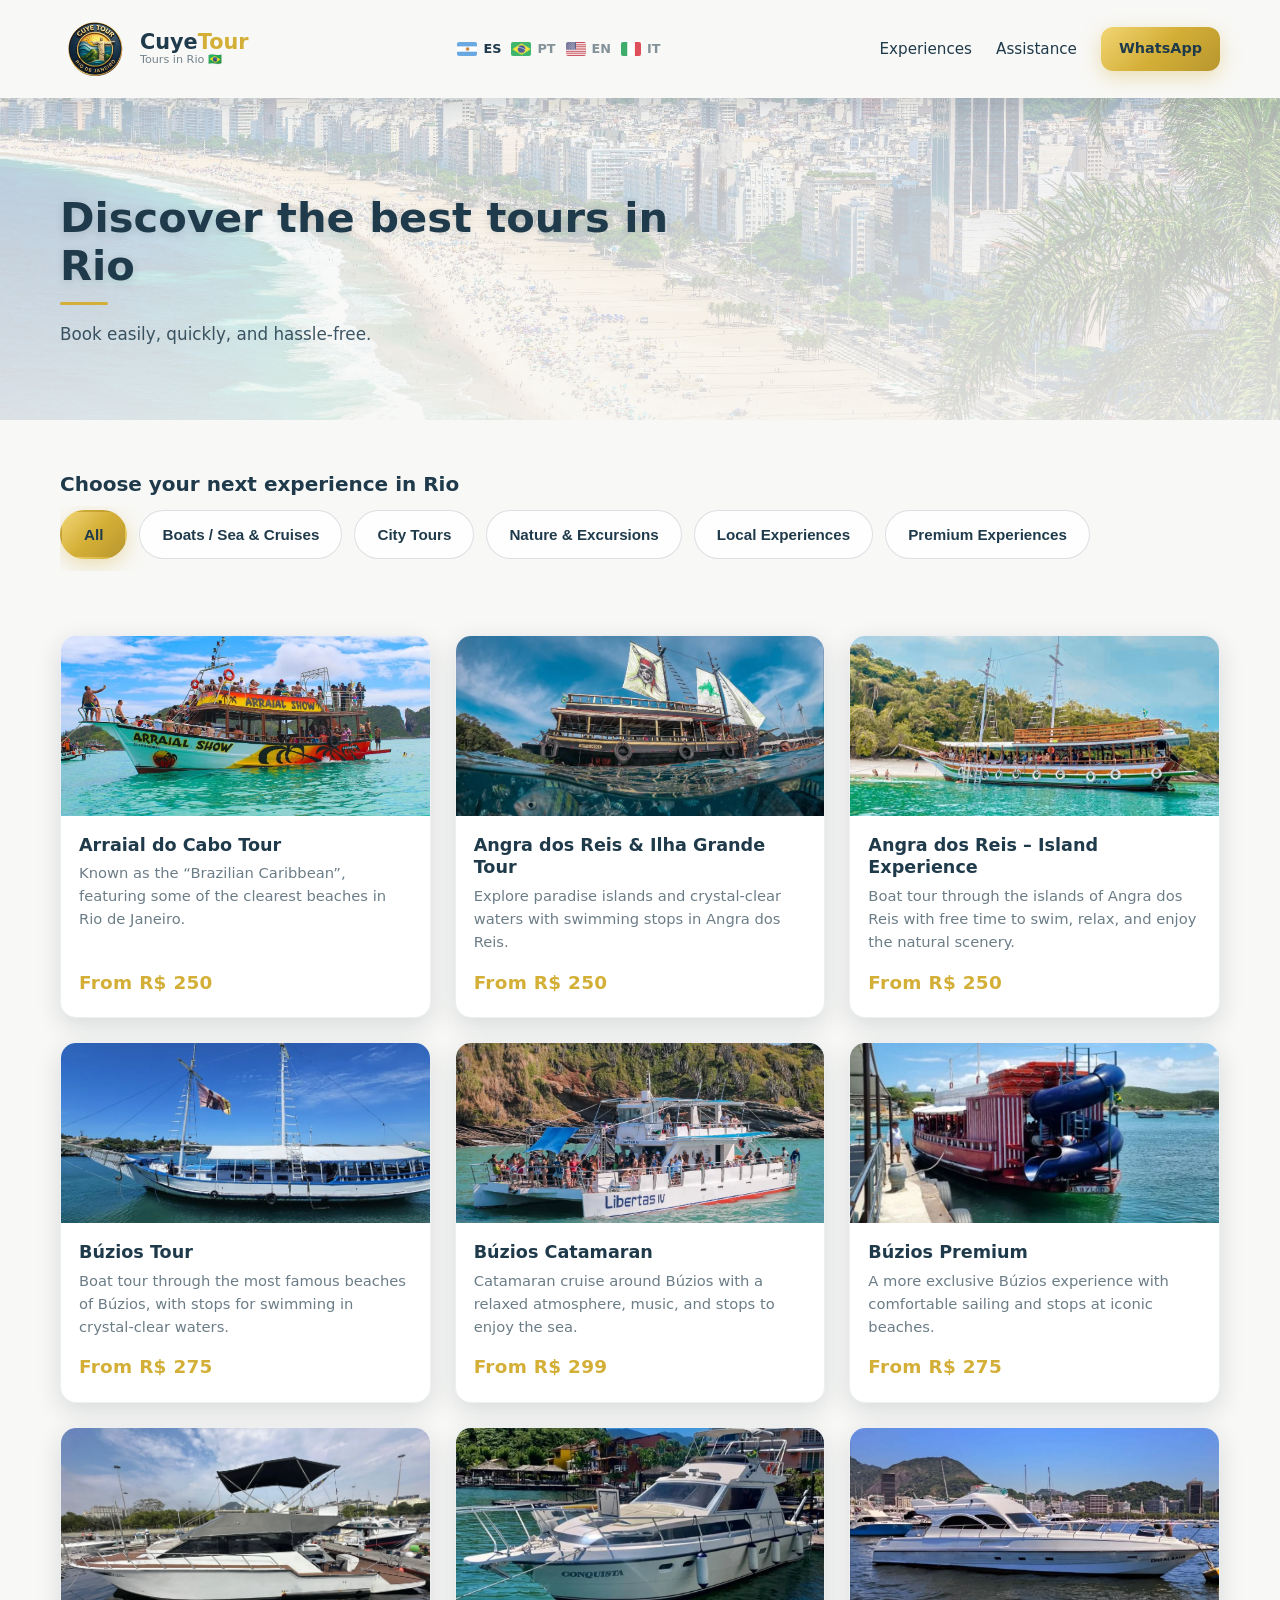
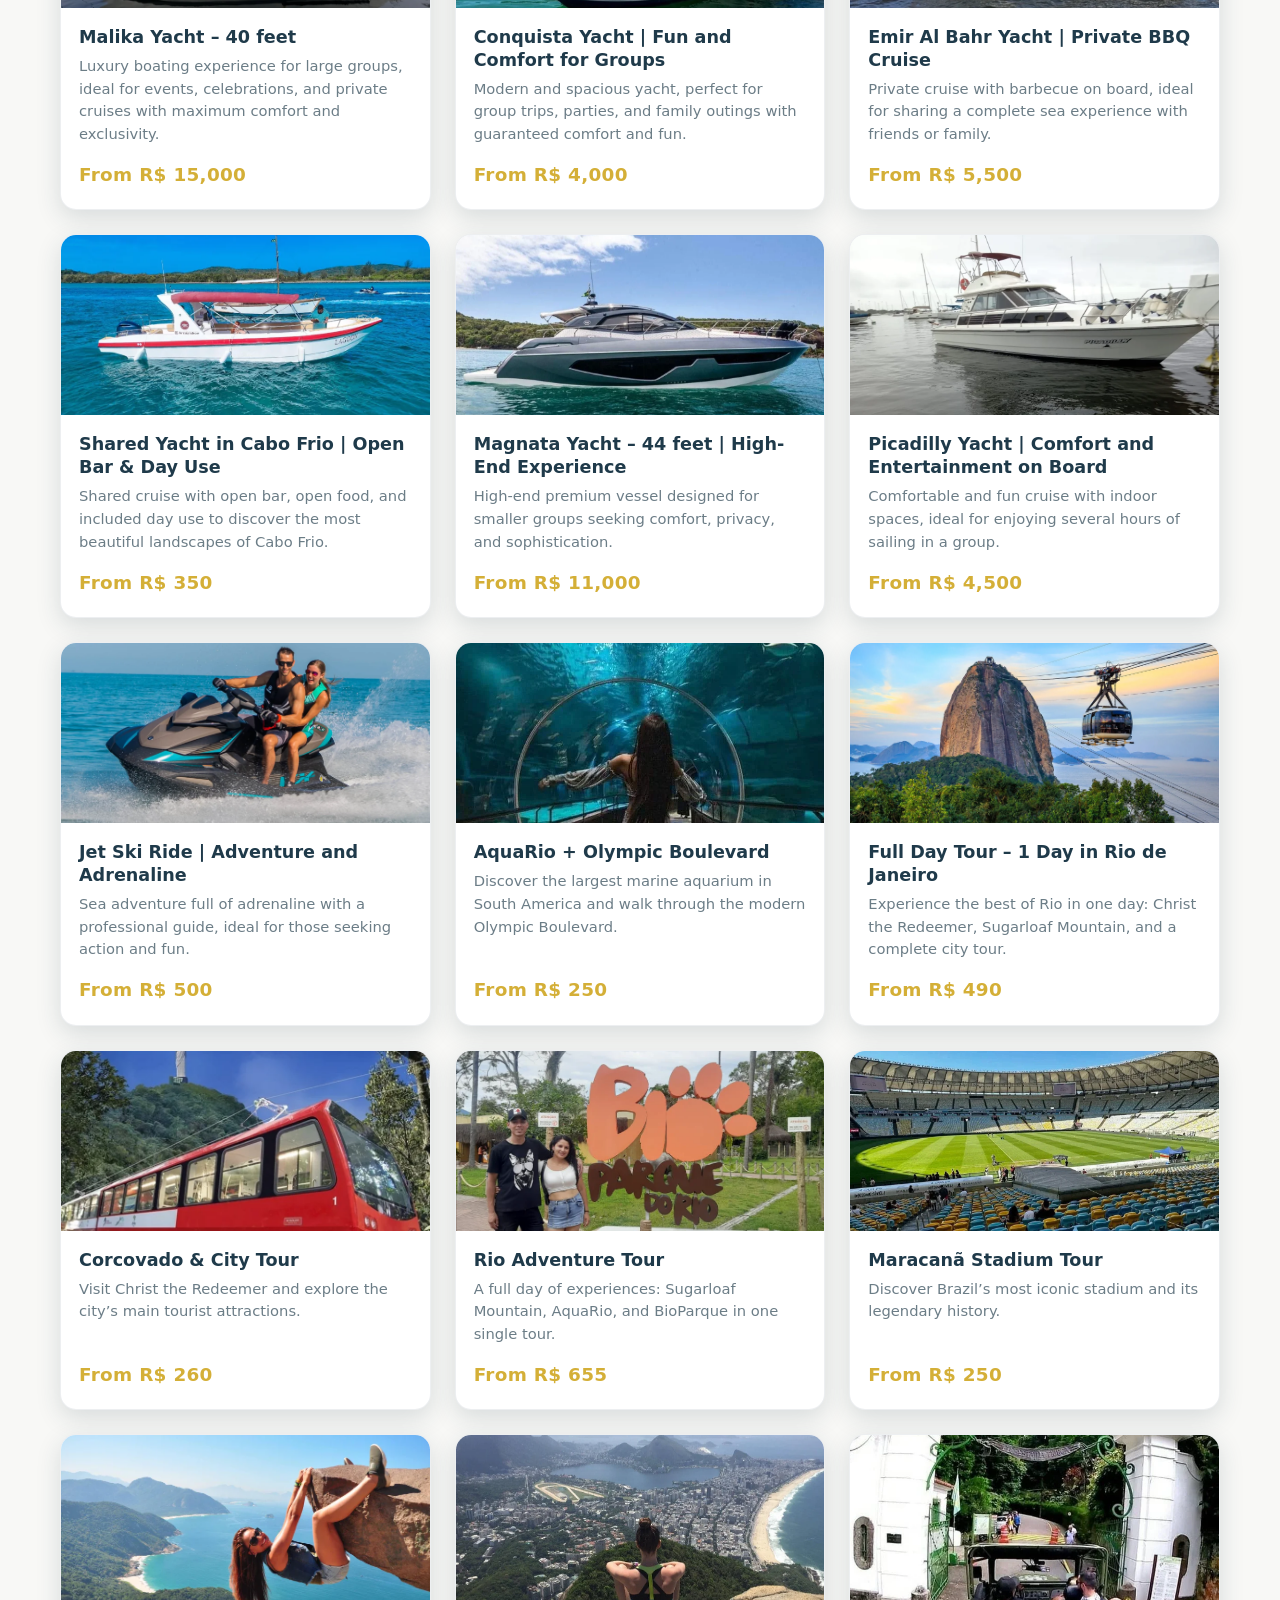
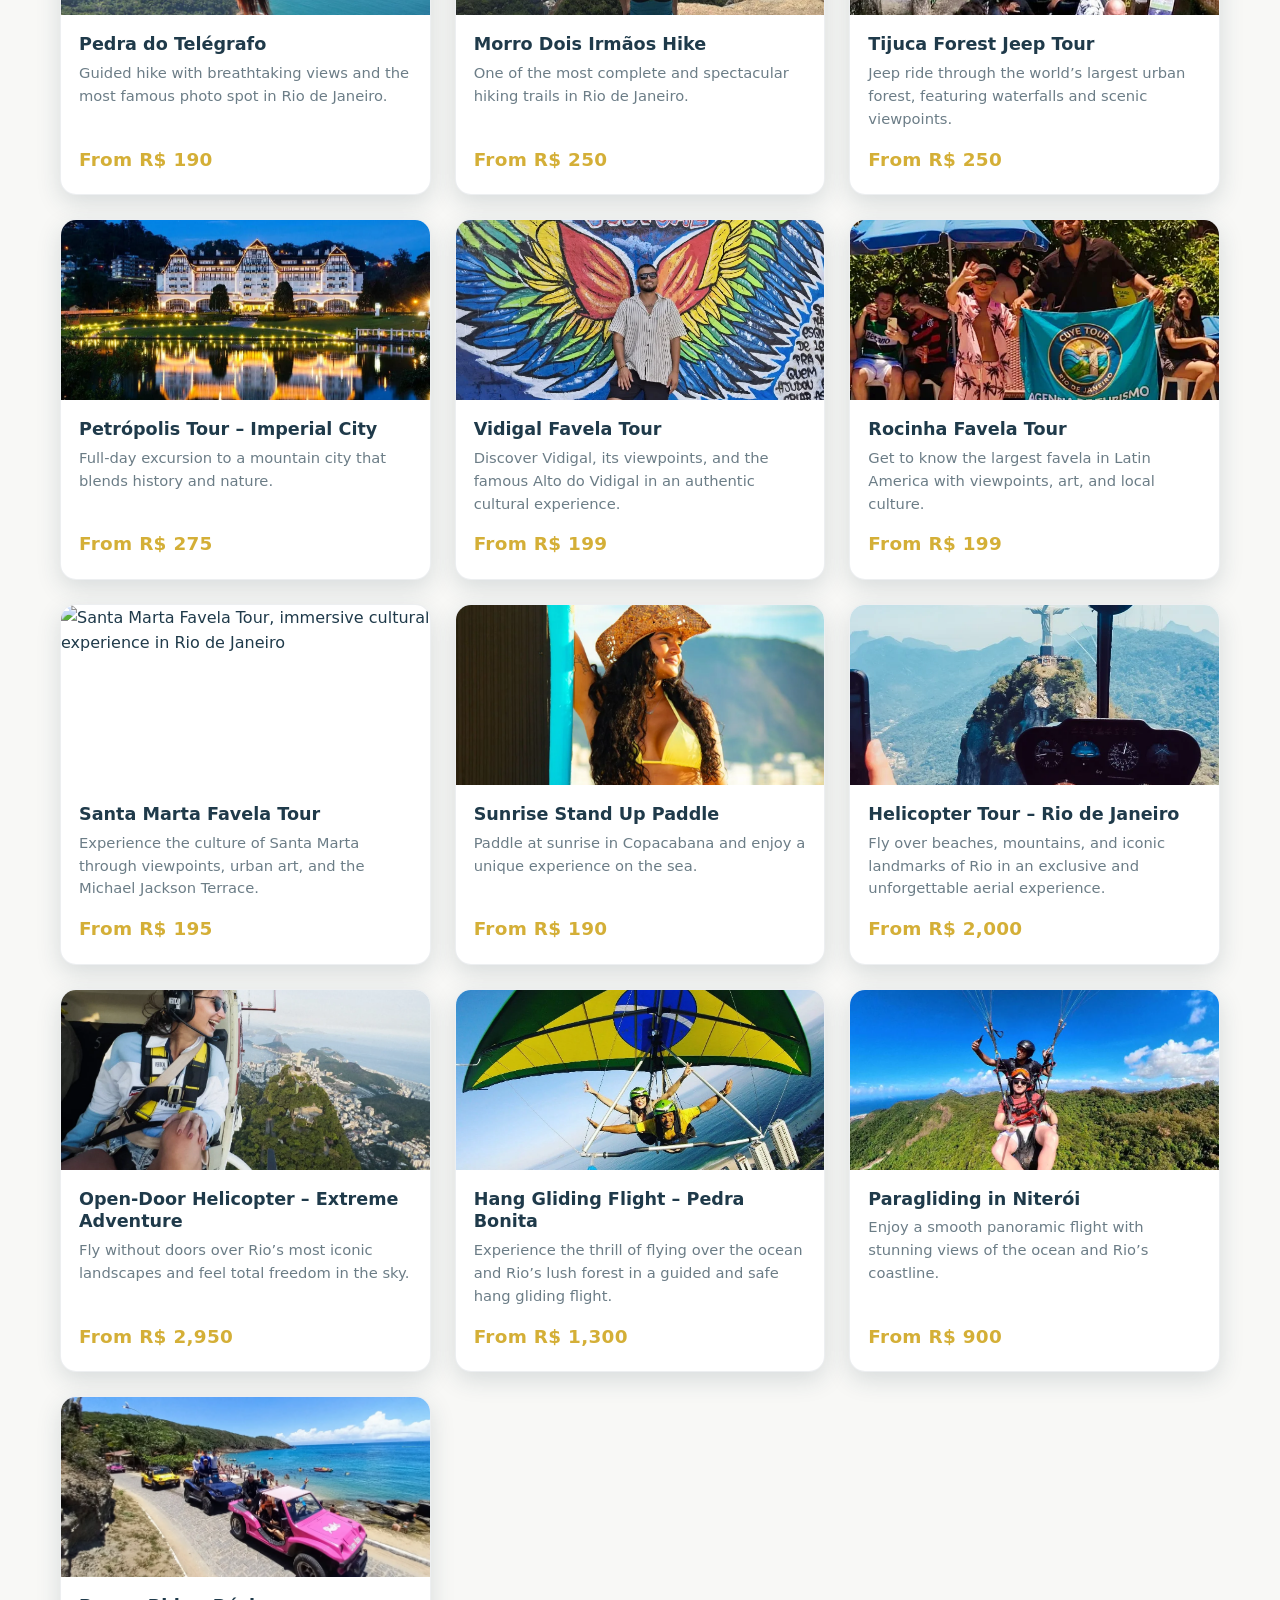
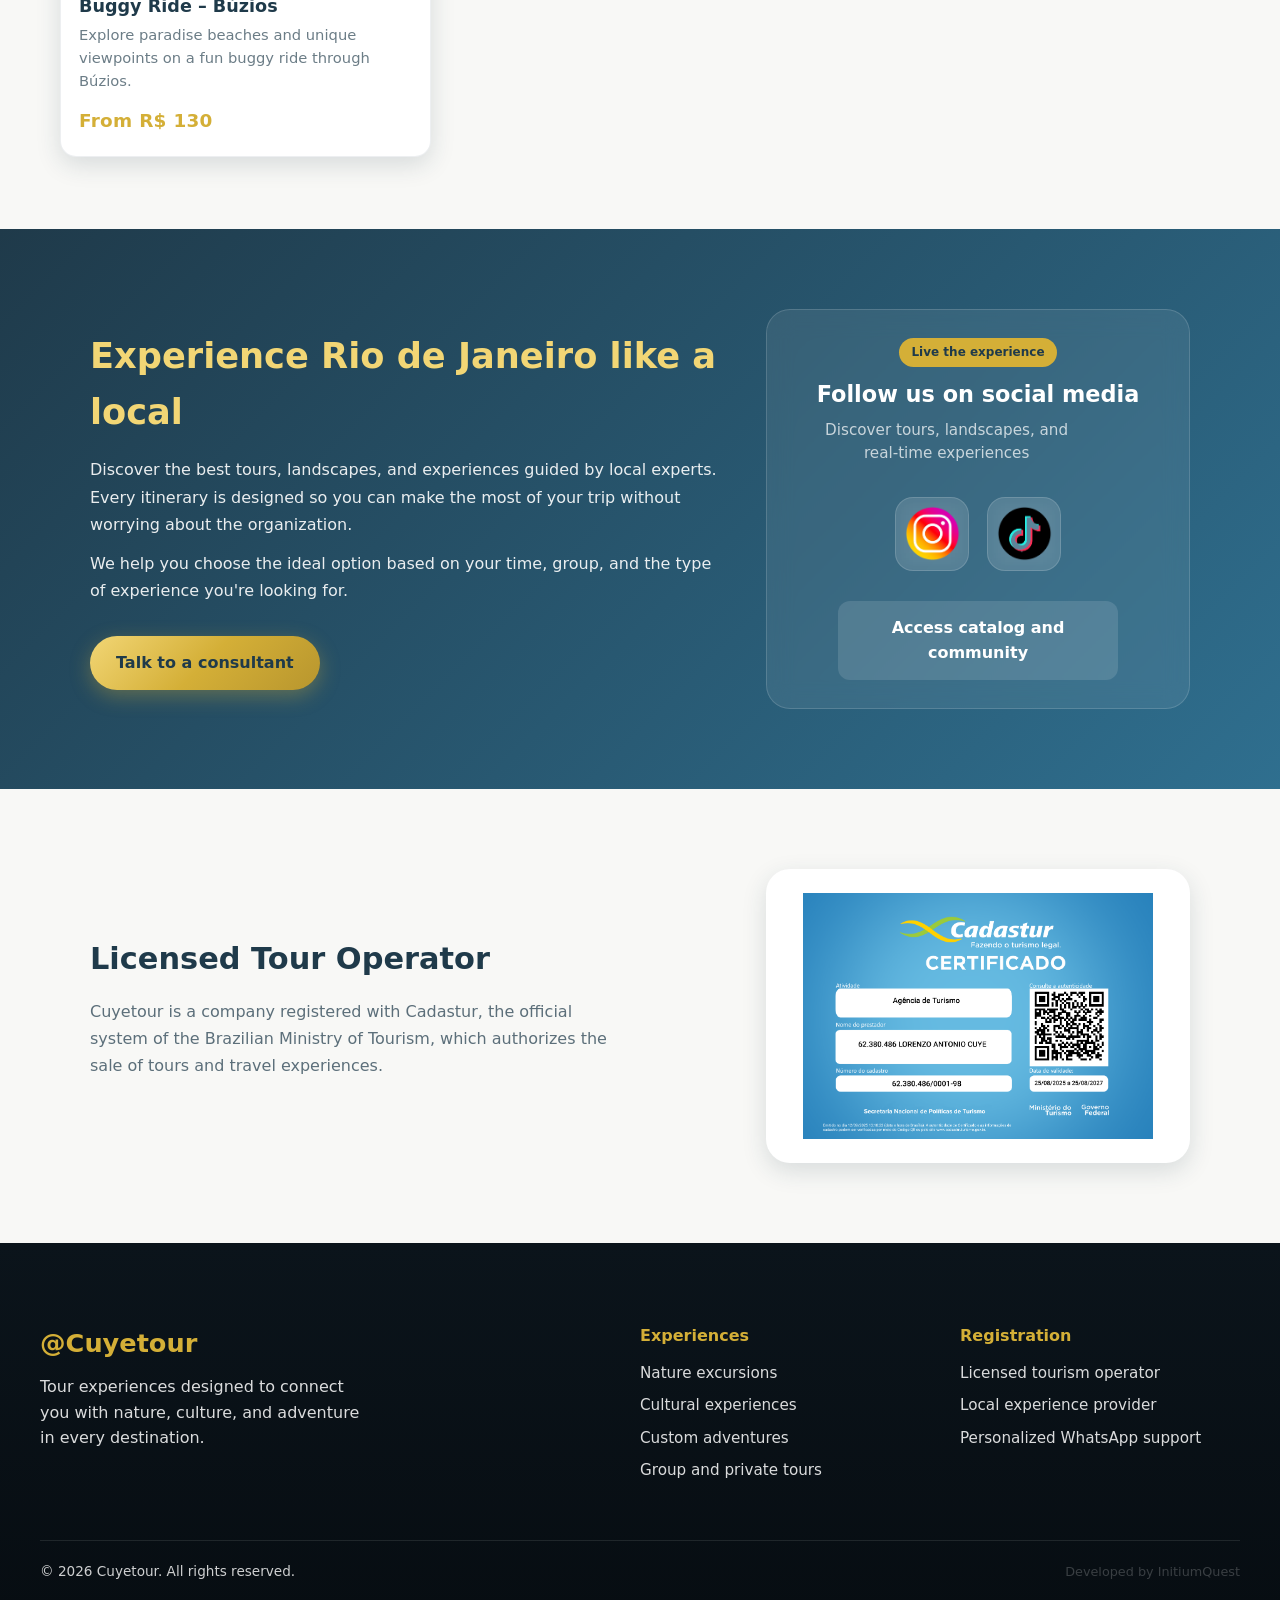
==== commit 5d760c48: "a" ====
--- a/en/index.html
+++ b/en/index.html
@@ -4,9 +4,47 @@
 <head>
     <meta charset="UTF-8">
     <meta name="viewport" content="width=device-width, initial-scale=1.0">
+
+    <title>Cuyetour | Unique Travel Experiences in South America</title>
+
+    <meta name="description"
+        content="Discover unique travel experiences in South America. Nature, culture, and adventure tours designed to connect you with every destination.">
+    <meta name="keywords"
+        content="travel experiences, South America tours, adventure travel, cultural tours, nature trips">
+    <meta name="author" content="Cuyetour">
+    <meta name="robots" content="index, follow">
+
+    <!-- Canonical -->
+    <link rel="canonical" href="https://cuyetour.com/EN/">
+
+    <!-- Hreflang -->
+    <link rel="alternate" hreflang="es" href="https://cuyetour.com/">
+    <link rel="alternate" hreflang="en" href="https://cuyetour.com/en/">
+    <link rel="alternate" hreflang="it" href="https://cuyetour.com/it/">
+    <link rel="alternate" hreflang="pt" href="https://cuyetour.com/pt/">
+    <link rel="alternate" hreflang="x-default" href="https://cuyetour.com/">
+
+    <!-- Styles -->
     <link rel="stylesheet" href="../styles.css">
 
-    <title>Document</title>
+    <!-- Favicons -->
+    <link rel="icon" type="image/png" sizes="48x48" href="../assets/favicons/favicon-48.png">
+    <link rel="icon" type="image/png" sizes="96x96" href="../assets/favicons/favicon-96.png">
+    <link rel="icon" type="image/png" sizes="192x192" href="../assets/favicons/favicon-192.png">
+
+    <!-- Open Graph -->
+    <meta property="og:title" content="Cuyetour | Unique Travel Experiences in South America">
+    <meta property="og:description"
+        content="Explore unforgettable travel experiences connecting nature, culture, and adventure.">
+    <meta property="og:type" content="website">
+    <meta property="og:url" content="https://cuyetour.com/EN/">
+    <meta property="og:image" content="https://cuyetour.com/assets/og/og-en.jpg">
+
+    <!-- Twitter Card -->
+    <meta name="twitter:card" content="summary_large_image">
+    <meta name="twitter:title" content="Cuyetour | Unique Travel Experiences in South America">
+    <meta name="twitter:description" content="Discover authentic travel experiences across South America.">
+    <meta name="twitter:image" content="https://cuyetour.com/assets/og/og-en.jpg">
 </head>
 
 <body>
@@ -31,22 +69,22 @@
             </a>
             <div class="navbar__lang">
                 <a href="../index.html" class="navbar__lang-item active">
-                    <img src="../assets/img/flags/es.png" alt="Español" class="navbar__lang-flag">
+                    <img src="../assets/img/flags/es.png" alt="Spanish language – Cuyetour tourism website" class="navbar__lang-flag">
                     ES
                 </a>
 
                 <a href="../pt/index.html" class="navbar__lang-item">
-                    <img src="../assets/img/flags/pt.png" alt="Português" class="navbar__lang-flag">
+                    <img src="../assets/img/flags/pt.png" alt="Portuguese language – Cuyetour tourism website" class="navbar__lang-flag">
                     PT
                 </a>
 
                 <a href="/./en/index.html" class="navbar__lang-item">
-                    <img src="../assets/img/flags/en.png" alt="English" class="navbar__lang-flag">
+                    <img src="../assets/img/flags/en.png" alt="English language – Cuyetour travel website" class="navbar__lang-flag">
                     EN
                 </a>
 
                 <a href="../it/index.html" class="navbar__lang-item">
-                    <img src="../assets/img/flags/it.png" alt="Italiano" class="navbar__lang-flag">
+                    <img src="../assets/img/flags/it.png" alt="Italian language – Cuyetour tourism website" class="navbar__lang-flag">
                     IT
                 </a>
             </div>
@@ -82,22 +120,22 @@
         <div class="lang-mobile-menu" id="langMobileMenu">
 
             <a href="./index.html" class="lang-mobile-item">
-                <img src="../assets/img/flags/es.png" alt="Español">
+                <img src="../assets/img/flags/es.png" alt="Spanish language – Cuyetour tourism website">
                 Spanish
             </a>
 
             <a href="./pt/index.html" class="lang-mobile-item">
-                <img src="../assets/img/flags/pt.png" alt="Português">
+                <img src="../assets/img/flags/pt.png" alt="Portuguese language – Cuyetour tourism website">
                 Portuguese
             </a>
 
             <a href="/en/" class="lang-mobile-item">
-                <img src="../assets/img/flags/en.png" alt="English">
+                <img src="../assets/img/flags/en.png" alt="English language – Cuyetour travel website">
                 English
             </a>
 
             <a href="/it/" class="lang-mobile-item">
-                <img src="../assets/img/flags/it.png" alt="Italiano">
+                <img src="../assets/img/flags/it.png" alt="Italian language – Cuyetour tourism website">
                 Italian
             </a>
 
@@ -170,7 +208,7 @@
                     <!-- CARD -->
                     <article class="experience-card" data-id="arraial" data-category="barcos" tabindex="0">
                         <div class="experience-card__image">
-                            <img src="../assets/img/barcos/arraial/arraial2.jpeg" alt="Exclusive beach day">
+                            <img src="../assets/img/barcos/arraial/arraial2.webp" alt="Boat tour in Arraial do Cabo, crystal-clear waters and white sand beaches known as the Brazilian Caribbean in Rio de Janeiro">
                         </div>
 
                         <div class="experience-card__content">
@@ -191,7 +229,7 @@
 
                     <article class="experience-card" data-id="angradosreis" data-category="barcos" tabindex="0">
                         <div class="experience-card__image">
-                            <img src="../assets/img/barcos/angra/angra1.png" alt="Exclusive beach day">
+                            <img src="../assets/img/barcos/angra/angra1.webp" alt="Boat tour in Angra dos Reis, exploring the islands and crystal-clear waters">
                         </div>
 
                         <div class="experience-card__content">
@@ -211,7 +249,7 @@
 
                     <article class="experience-card" data-id="angraexperiencias" data-category="barcos" tabindex="0">
                         <div class="experience-card__image">
-                            <img src="../assets/img/barcos/angraexp/angraexp3.png" alt="Exclusive beach day">
+                            <img src="../assets/img/barcos/angraexp/angraexp3.webp" alt="Boat tour in Angra dos Reis, exploring the islands and crystal-clear waters">
                         </div>
 
                         <div class="experience-card__content">
@@ -231,7 +269,7 @@
                     </article>
                     <article class="experience-card" data-id="buzios-clasico" data-category="barcos" tabindex="0">
                         <div class="experience-card__image">
-                            <img src="../assets/img/barcos/buzios/buzios1.png" alt="Exclusive beach day">
+                            <img src="../assets/img/barcos/buzios/buzios1.webp" alt="Boat tour in Búzios, exploring the most famous beaches and crystal-clear waters">
                         </div>
 
                         <div class="experience-card__content">
@@ -252,7 +290,7 @@
 
                     <article class="experience-card" data-id="buzios-catamaran" data-category="barcos" tabindex="0">
                         <div class="experience-card__image">
-                            <img src="../assets/img/barcos/buzioscatamaran/buzioscat2.png" alt="Exclusive beach day">
+                            <img src="../assets/img/barcos/buzioscatamaran/buzioscat2.webp" alt="Catamaran cruise in Búzios, relaxing atmosphere and crystal-clear waters">
                         </div>
 
                         <div class="experience-card__content">
@@ -273,7 +311,7 @@
 
                     <article class="experience-card" data-id="buzios-premium" data-category="barcos" tabindex="0">
                         <div class="experience-card__image">
-                            <img src="../assets/img/barcos/buziospremium/premium1.png" alt="Exclusive beach day">
+                            <img src="../assets/img/barcos/buziospremium/premium1.webp" alt="Premium boat tour in Búzios, exclusive beaches and crystal-clear waters">
                         </div>
 
                         <div class="experience-card__content">
@@ -292,7 +330,7 @@
                     </article>
                     <article class="experience-card" data-id="lancha-malika-40" data-category="barcos" tabindex="0">
                         <div class="experience-card__image">
-                            <img src="../assets/img/barcos/malika/malika1.png" alt="Malika yacht – 40 feet">
+                            <img src="../assets/img/barcos/malika/malika1.webp" alt="Luxury 40-foot yacht rental (Malika), private boating experience for groups, events and celebrations with premium comfort and exclusivity in Brazil">
                         </div>
 
                         <div class="experience-card__content">
@@ -313,7 +351,7 @@
 
                     <article class="experience-card" data-id="lancha-conquista" data-category="barcos" tabindex="0">
                         <div class="experience-card__image">
-                            <img src="../assets/img/barcos/conquista/conquista1.png" alt="Exclusive beach day">
+                            <img src="../assets/img/barcos/conquista/conquista1.webp" alt="Conquista yacht – Fun and comfort for groups">
                         </div>
 
                         <div class="experience-card__content">
@@ -334,7 +372,7 @@
 
                     <article class="experience-card" data-id="lancha-emir-al-bahr" data-category="barcos" tabindex="0">
                         <div class="experience-card__image">
-                            <img src="../assets/img/barcos/emir/emir1.png" alt="Exclusive beach day">
+                            <img src="../assets/img/barcos/emir/emir1.webp" alt="Emir Al Bahr yacht – Private BBQ cruise">
                         </div>
 
                         <div class="experience-card__content">
@@ -355,7 +393,7 @@
                     <article class="experience-card" data-id="lancha-compartida-cabo-frio" data-category="barcos"
                         tabindex="0">
                         <div class="experience-card__image">
-                            <img src="../assets/img/barcos/cabofrio/cabo1.png" alt="Exclusive beach day">
+                            <img src="../assets/img/barcos/cabofrio/cabo1.webp" alt="Shared yacht in Cabo Frio, open bar and day use for discovering beautiful landscapes">
                         </div>
 
                         <div class="experience-card__content">
@@ -376,7 +414,7 @@
 
                     <article class="experience-card" data-id="lancha-magnata" data-category="barcos" tabindex="0">
                         <div class="experience-card__image">
-                            <img src="../assets/img/barcos/magnata/magnata1.png" alt="Exclusive beach day">
+                            <img src="../assets/img/barcos/magnata/magnata1.webp" alt="Luxury 44-foot yacht rental (Magnata), private boating experience for groups, events and celebrations with premium comfort and exclusivity in Brazil">
                         </div>
 
                         <div class="experience-card__content">
@@ -397,7 +435,7 @@
 
                     <article class="experience-card" data-id="lancha-picadilly" data-category="barcos" tabindex="0">
                         <div class="experience-card__image">
-                            <img src="../assets/img/barcos/picadilly/pica1.png" alt="Exclusive beach day">
+                            <img src="../assets/img/barcos/picadilly/pica1.webp" alt="Luxury yacht rental (Picadilly), comfortable and fun cruise with indoor spaces for enjoying several hours of sailing in a group">
                         </div>
 
                         <div class="experience-card__content">
@@ -417,7 +455,7 @@
                     </article>
                     <article class="experience-card" data-id="jet-ski" data-category="barcos" tabindex="0">
                         <div class="experience-card__image">
-                            <img src="../assets/img/barcos/jetsky/jet1.png" alt="Exclusive beach day">
+                            <img src="../assets/img/barcos/jetsky/jet1.webp" alt="Jet Ski rental, thrilling water sports experience">
                         </div>
 
                         <div class="experience-card__content">
@@ -439,7 +477,7 @@
                     <article class="experience-card" data-id="acuario-boulevard" data-category="city-tours"
                         tabindex="0">
                         <div class="experience-card__image">
-                            <img src="../assets/img/tours/acuario/acua1.png" alt="Exclusive beach day">
+                            <img src="../assets/img/tours/acuario/acua1.webp" alt="AquaRio + Olympic Boulevard tour, exploring the largest marine aquarium in South America">
                         </div>
 
                         <div class="experience-card__content">
@@ -460,7 +498,7 @@
 
                     <article class="experience-card" data-id="1-dia-en-rio" data-category="city-tours" tabindex="0">
                         <div class="experience-card__image">
-                            <img src="../assets/img/tours/diario/dia1.png" alt="Exclusive beach day">
+                            <img src="../assets/img/tours/diario/dia1.webp" alt="Full day tour in Rio de Janeiro">
                         </div>
 
                         <div class="experience-card__content">
@@ -480,7 +518,7 @@
                     </article>
                     <article class="experience-card" data-id="corcovado-city" data-category="city-tours" tabindex="0">
                         <div class="experience-card__image">
-                            <img src="../assets/img/tours/corcovado/corco1.png" alt="Exclusive beach day">
+                            <img src="../assets/img/tours/corcovado/corco1.webp" alt="Corcovado & City Tour">
                         </div>
 
                         <div class="experience-card__content">
@@ -500,7 +538,7 @@
 
                     <article class="experience-card" data-id="rio-aventura" data-category="city-tours" tabindex="0">
                         <div class="experience-card__image">
-                            <img src="../assets/img/tours/rioaventura/aven1.png" alt="Exclusive beach day">
+                            <img src="../assets/img/tours/rioaventura/aven1.webp" alt="Rio de Janeiro adventure tour including Sugarloaf Mountain, AquaRio and BioParque, full-day sightseeing experience in Brazil">
                         </div>
 
                         <div class="experience-card__content">
@@ -521,7 +559,7 @@
 
                     <article class="experience-card" data-id="maracana" data-category="city-tours" tabindex="0">
                         <div class="experience-card__image">
-                            <img src="../assets/img/tours/maracana/mara2.png" alt="Exclusive beach day">
+                            <img src="../assets/img/tours/maracana/mara2.webp" alt="Maracanã Stadium tour in Rio de Janeiro, visit to Brazil’s most iconic football stadium and its historic sports legacy">
                         </div>
 
                         <div class="experience-card__content">
@@ -541,7 +579,7 @@
                     <article class="experience-card" data-id="pedra-do-telegrafo" data-category="naturaleza-excursiones"
                         tabindex="0">
                         <div class="experience-card__image">
-                            <img src="../assets/img/naturaleza/telegrafo/tele2.png" alt="Exclusive beach day">
+                            <img src="../assets/img/naturaleza/telegrafo/tele2.webp" alt="Pedra do Telégrafo, famous hiking spot in Rio de Janeiro">
                         </div>
 
                         <div class="experience-card__content">
@@ -562,7 +600,7 @@
                     <article class="experience-card" data-id="morro-dois-irmaos" data-category="naturaleza-excursiones"
                         tabindex="0">
                         <div class="experience-card__image">
-                            <img src="../assets/img/naturaleza/doisirmaos/dos1.png" alt="Exclusive beach day">
+                            <img src="../assets/img/naturaleza/doisirmaos/dos1.webp" alt="Morro Dois Irmãos hiking trail in Rio de Janeiro">
                         </div>
 
                         <div class="experience-card__content">
@@ -583,7 +621,7 @@
                     <article class="experience-card" data-id="floresta-tijuca-jeep"
                         data-category="naturaleza-excursiones" tabindex="0">
                         <div class="experience-card__image">
-                            <img src="../assets/img/naturaleza/tiujca/yuca1.png" alt="Exclusive beach day">
+                            <img src="../assets/img/naturaleza/tiujca/yuca1.webp" alt="Tijuca Forest Jeep Tour, thrilling adventure through Rio de Janeiro’s largest urban forest">
                         </div>
 
                         <div class="experience-card__content">
@@ -604,7 +642,7 @@
                     <article class="experience-card" data-id="petropolis" data-category="naturaleza-excursiones"
                         tabindex="0">
                         <div class="experience-card__image">
-                            <img src="../assets/img/naturaleza/petropolis/pet1.png" alt="Exclusive beach day">
+                            <img src="../assets/img/naturaleza/petropolis/pet1.webp" alt="Petrópolis Imperial City tour, full-day mountain excursion combining history, colonial architecture and natural landscapes in Brazil">
                         </div>
 
                         <div class="experience-card__content">
@@ -625,7 +663,7 @@
                     <article class="experience-card" data-id="favela-vidigal" data-category="experiencias-locales"
                         tabindex="0">
                         <div class="experience-card__image">
-                            <img src="../assets/img/experiencias/vidigal/vidi1.png" alt="Exclusive beach day">
+                            <img src="../assets/img/experiencias/vidigal/vidi1.webp" alt="Vidigal Favela Tour, immersive cultural experience in Rio de Janeiro">
                         </div>
 
                         <div class="experience-card__content">
@@ -647,7 +685,7 @@
                     <article class="experience-card" data-id="favela-rocinha" data-category="experiencias-locales"
                         tabindex="0">
                         <div class="experience-card__image">
-                            <img src="../assets/img/experiencias/rocina/roci1.png" alt="Exclusive beach day">
+                            <img src="../assets/img/experiencias/rocina/roci1.webp" alt="Rocinha Favela Tour, immersive cultural experience in Rio de Janeiro">
                         </div>
 
                         <div class="experience-card__content">
@@ -667,7 +705,7 @@
                     <article class="experience-card" data-id="favela-santa-marta" data-category="experiencias-locales"
                         tabindex="0">
                         <div class="experience-card__image">
-                            <img src="../assets/img/experiencias/donamarta/dona2.png" alt="Exclusive beach day">
+                            <img src="../assets/img/experiencias/donamarta/dona2.webp" alt="Santa Marta Favela Tour, immersive cultural experience in Rio de Janeiro">
                         </div>
 
                         <div class="experience-card__content">
@@ -689,7 +727,7 @@
                     <article class="experience-card" data-id="stand-up-amanecer" data-category="experiencias-locales"
                         tabindex="0">
                         <div class="experience-card__image">
-                            <img src="../assets/img/experiencias/standup/standup1.jpeg" alt="Exclusive beach day">
+                            <img src="../assets/img/experiencias/standup/standup1.webp" alt="Sunrise Stand Up Paddle, unique water activity in Rio de Janeiro">
                         </div>
 
                         <div class="experience-card__content">
@@ -710,8 +748,8 @@
                     <article class="experience-card" data-id="helicoptero-rio" data-category="experiencias-premium"
                         tabindex="0">
                         <div class="experience-card__image">
-                            <img src="../assets/img/experienciaspremium/tourhelicoptero/heli1.png"
-                                alt="Exclusive beach day">
+                            <img src="../assets/img/experienciaspremium/tourhelicoptero/heli1.webp"
+                                alt="Helicopter Tour over Rio de Janeiro, exclusive aerial experience">
                         </div>
 
                         <div class="experience-card__content">
@@ -732,7 +770,7 @@
                     <article class="experience-card" data-id="helicoptero-sin-puertas"
                         data-category="experiencias-premium" tabindex="0">
                         <div class="experience-card__image">
-                            <img src="../assets/img/experienciaspremium/helisin/helisin4.png" alt="Exclusive beach day">
+                            <img src="../assets/img/experienciaspremium/helisin/helisin4.webp" alt="Open-Door Helicopter – Extreme Adventure, thrilling aerial experience in Rio de Janeiro">
                         </div>
 
                         <div class="experience-card__content">
@@ -753,7 +791,7 @@
                     <article class="experience-card" data-id="ala-delta-pedra-bonita"
                         data-category="experiencias-premium" tabindex="0">
                         <div class="experience-card__image">
-                            <img src="../assets/img/experienciaspremium/aladelta/ala1.png" alt="Exclusive beach day">
+                            <img src="../assets/img/experienciaspremium/aladelta/ala1.webp" alt="Hang Gliding Flight – Pedra Bonita, thrilling aerial experience in Rio de Janeiro">
                         </div>
 
                         <div class="experience-card__content">
@@ -775,7 +813,7 @@
                     <article class="experience-card" data-id="parapente-niteroi" data-category="experiencias-premium"
                         tabindex="0">
                         <div class="experience-card__image">
-                            <img src="../assets/img/experienciaspremium/parapente/para1.png" alt="Exclusive beach day">
+                            <img src="../assets/img/experienciaspremium/parapente/para1.webp" alt="Paragliding in Niterói, thrilling aerial experience in Rio de Janeiro">
                         </div>
 
                         <div class="experience-card__content">
@@ -795,7 +833,7 @@
                     <article class="experience-card" data-id="buggy-buzios" data-category="experiencias-premium"
                         tabindex="0">
                         <div class="experience-card__image">
-                            <img src="../assets/img/experienciaspremium/buggy/buggy1.png" alt="Exclusive beach day">
+                            <img src="../assets/img/experienciaspremium/buggy/buggy1.webp" alt="Buggy Ride – Búzios, exciting off-road adventure in Rio de Janeiro">
                         </div>
 
                         <div class="experience-card__content">
@@ -977,7 +1015,6 @@
     </script>
     <script>
         const LANG = "en";
-        const BASE_PATH = LANG === "es" ? "" : `/${LANG}`;
     </script>
     <script src="../data/experiencies.js"></script>
 
@@ -1029,6 +1066,28 @@
 
 
     <script>
+        function getBasePath() {
+            const path = window.location.pathname;
+
+            // si estás dentro de una carpeta de idioma
+            if (
+                path.includes("/en/") ||
+                path.includes("/pt/") ||
+                path.includes("/it/")
+            ) {
+                return "..";
+            }
+
+            // raíz
+            return ".";
+        }
+
+        const BASE_PATH = getBasePath();
+
+        function resolveAsset(path) {
+            return `${BASE_PATH}/assets/${path}`;
+        }
+
         /* ============================
            MULTIIDIOMA HELPER
         ============================ */
@@ -1103,9 +1162,11 @@
                 const track = document.createElement("div");
                 track.className = "gallery-track";
 
+
+
                 experience.imagenes.forEach(src => {
                     const img = document.createElement("img");
-                    img.src = `${BASE_PATH}/${src.replace("./", "")}`;
+                    img.src = resolveAsset(src);
                     img.alt = t(experience.titulo) || "experience";
                     track.appendChild(img);
                 });
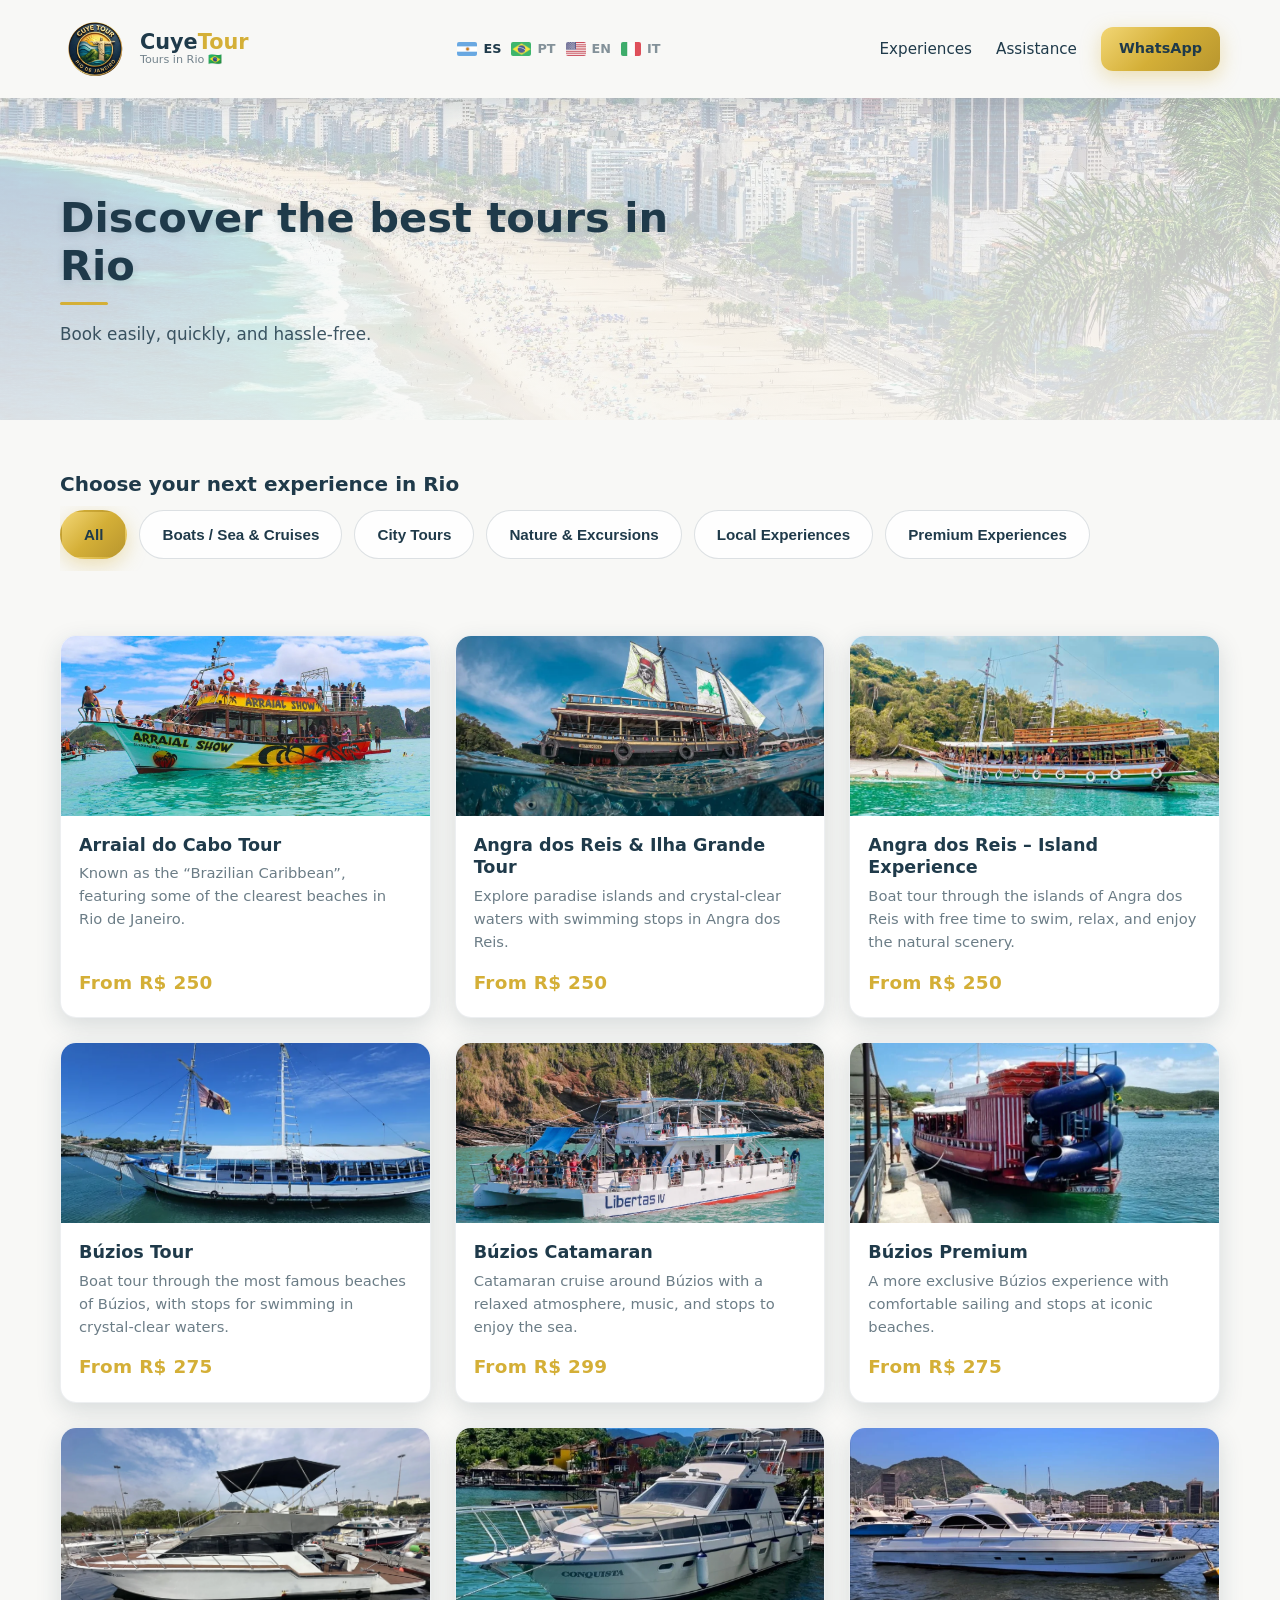
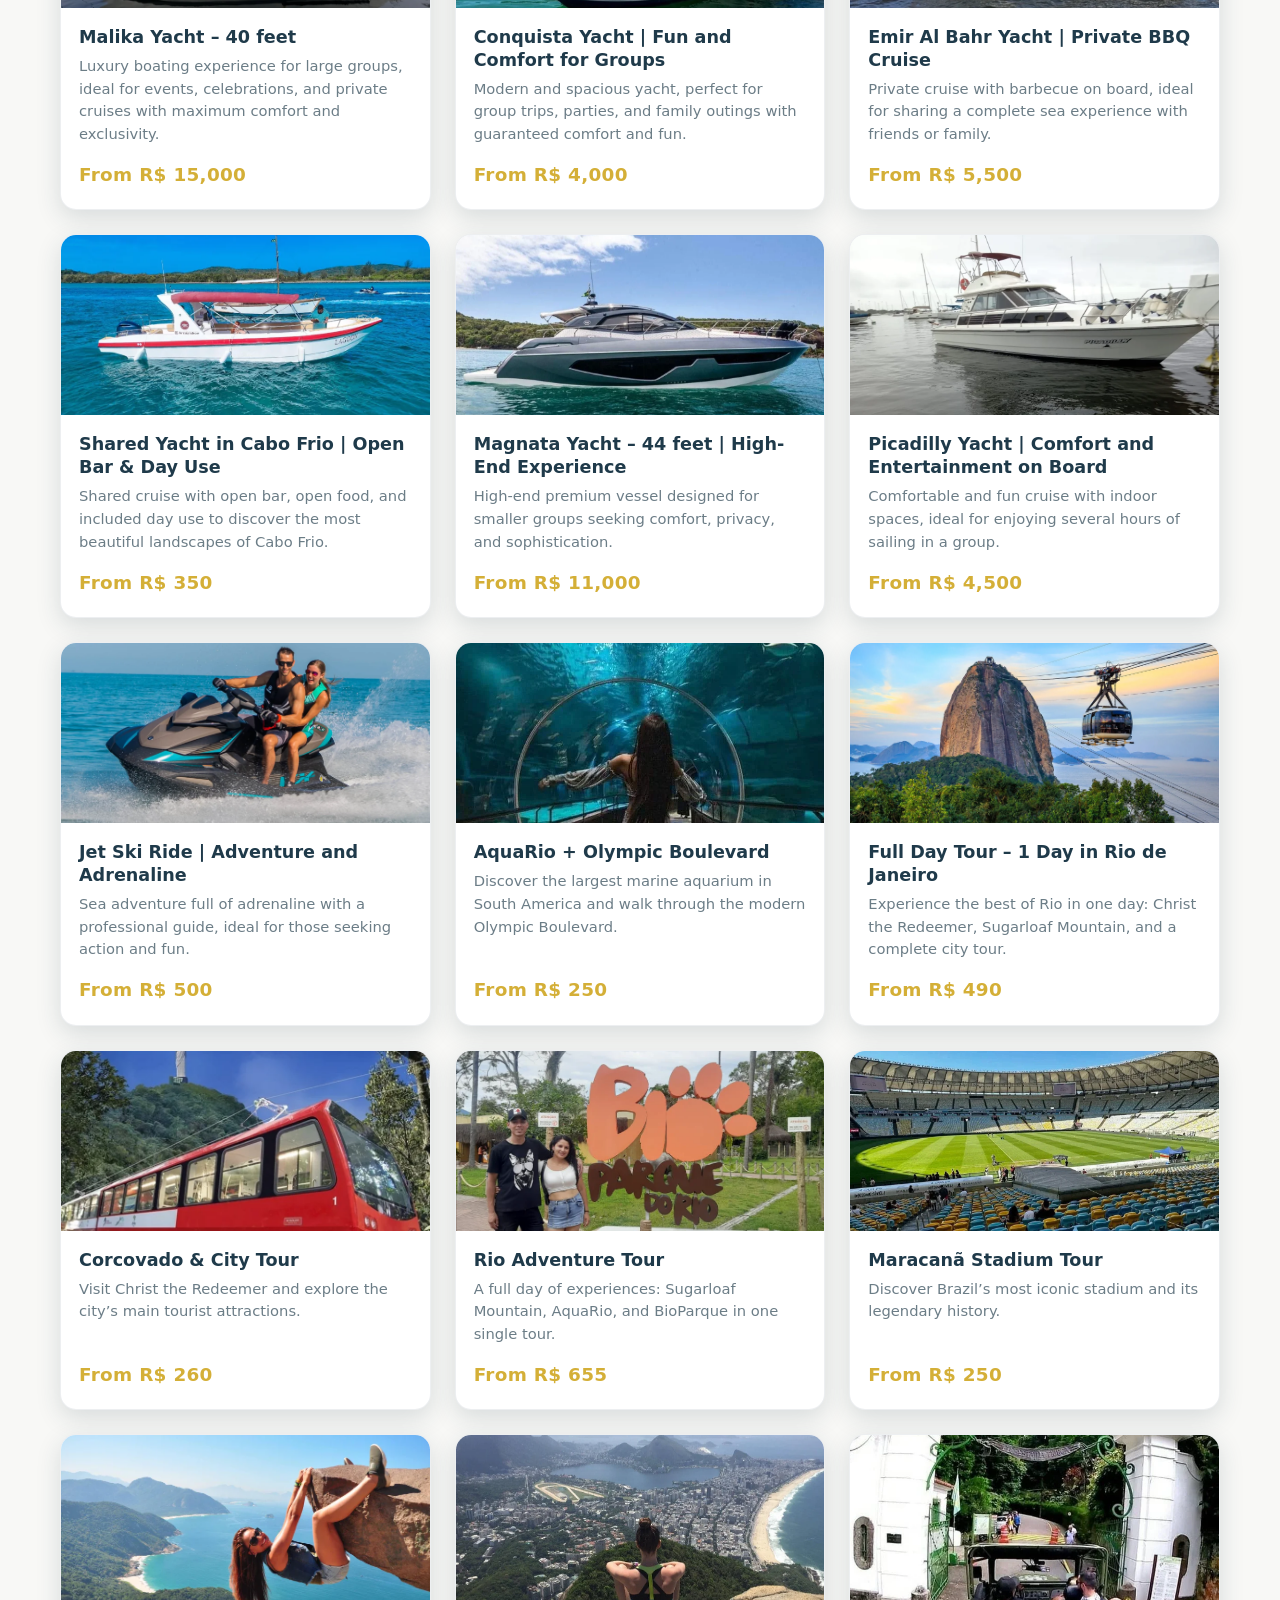
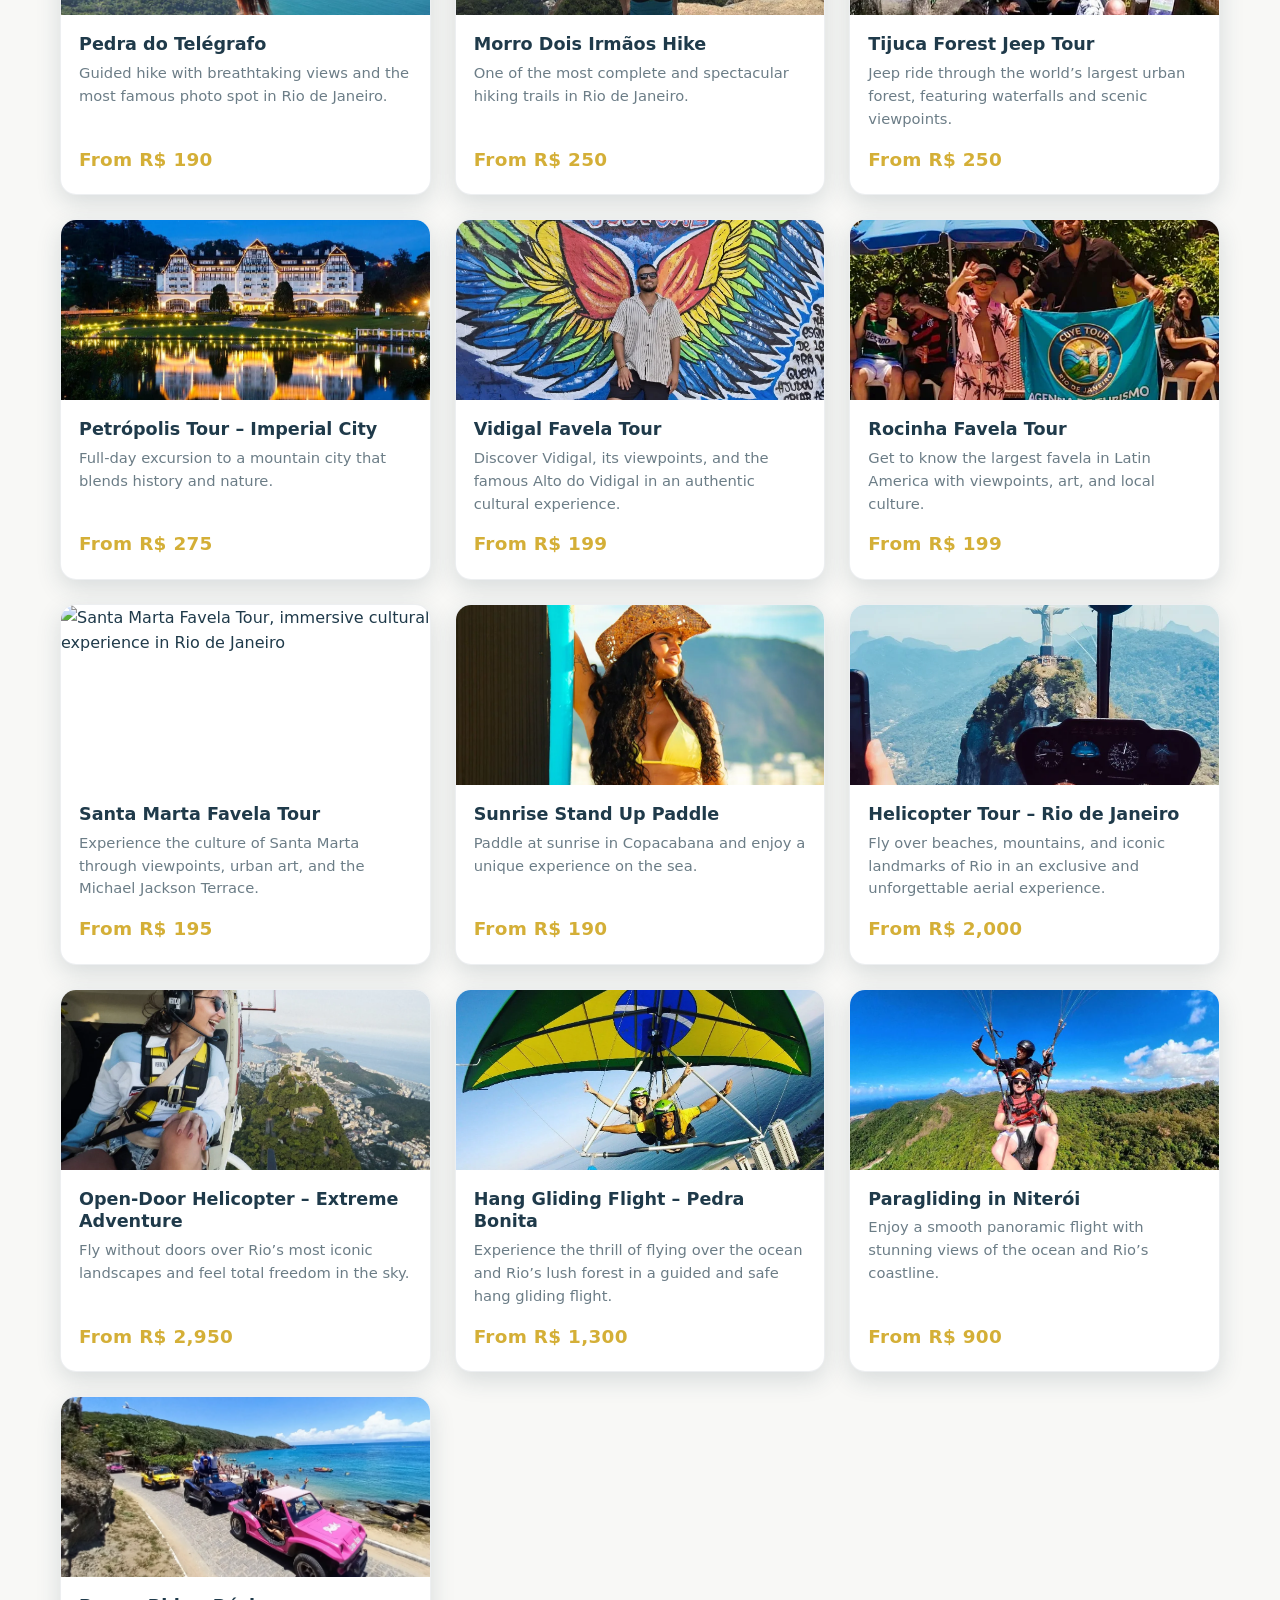
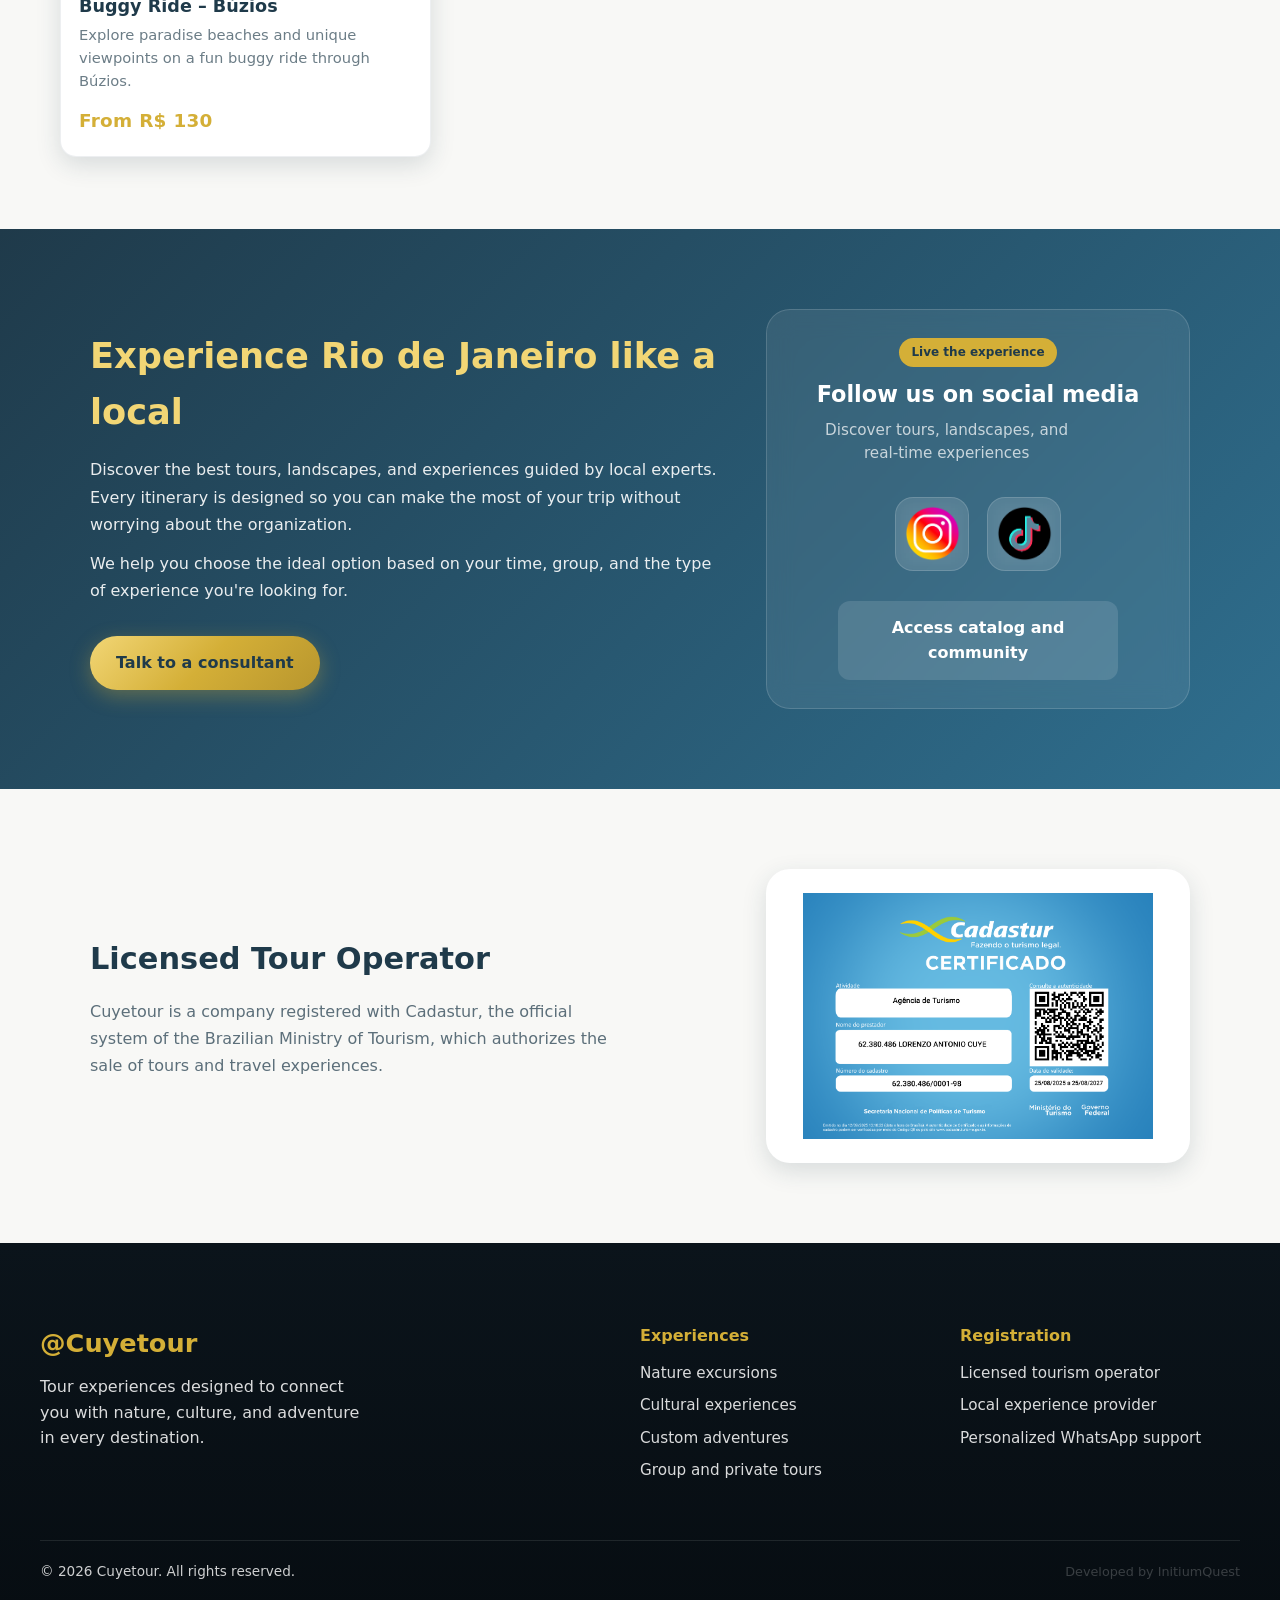
==== commit 93f61bd4: "a" ====
--- a/en/index.html
+++ b/en/index.html
@@ -78,7 +78,7 @@
                     PT
                 </a>
 
-                <a href="/./en/index.html" class="navbar__lang-item">
+                <a href="./index.html" class="navbar__lang-item">
                     <img src="../assets/img/flags/en.png" alt="English language – Cuyetour travel website" class="navbar__lang-flag">
                     EN
                 </a>
--- a/styles.css
+++ b/styles.css
@@ -397,7 +397,7 @@
     content: "";
     position: absolute;
     inset: 0;
-    background-image: url("./assets/img/hero-playa.jpg");
+    background-image: url("./assets/img/hero-playa.webp");
     background-size: cover;
     background-position: center;
     opacity: 0.80;
